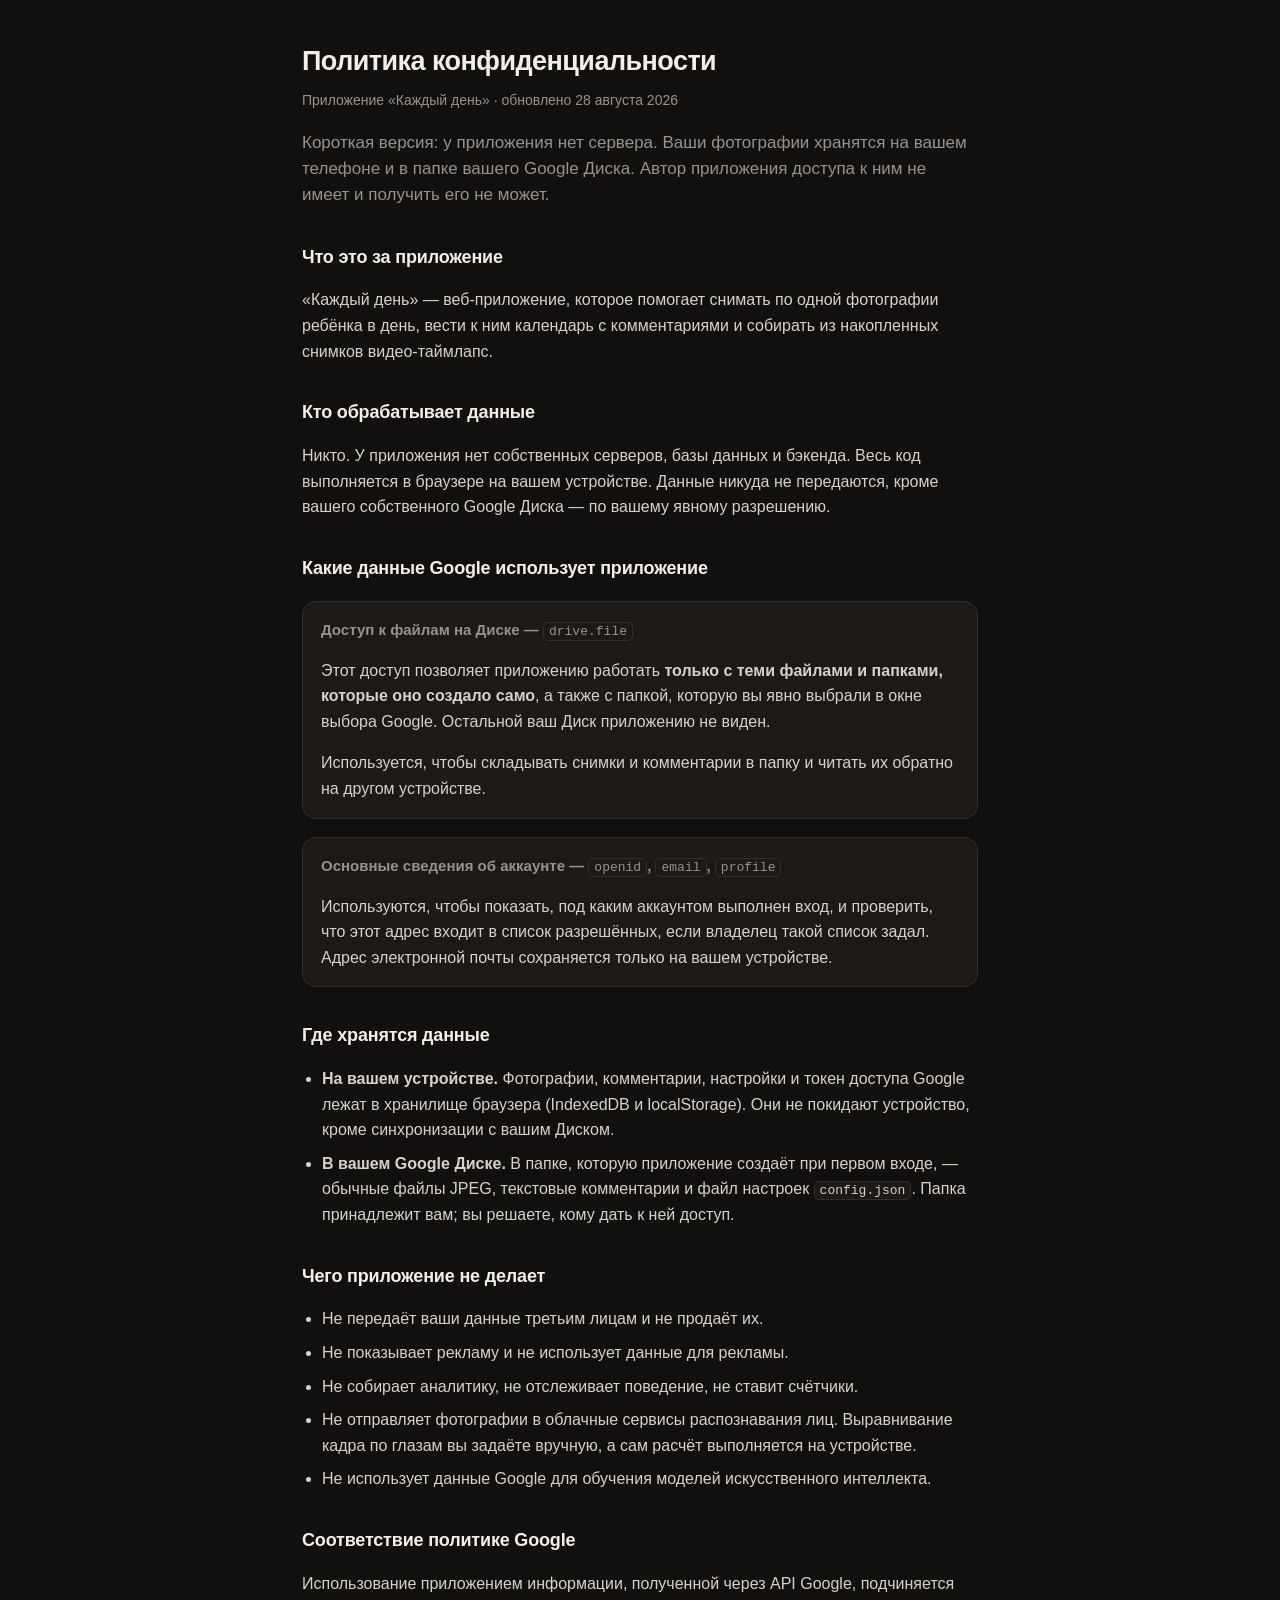
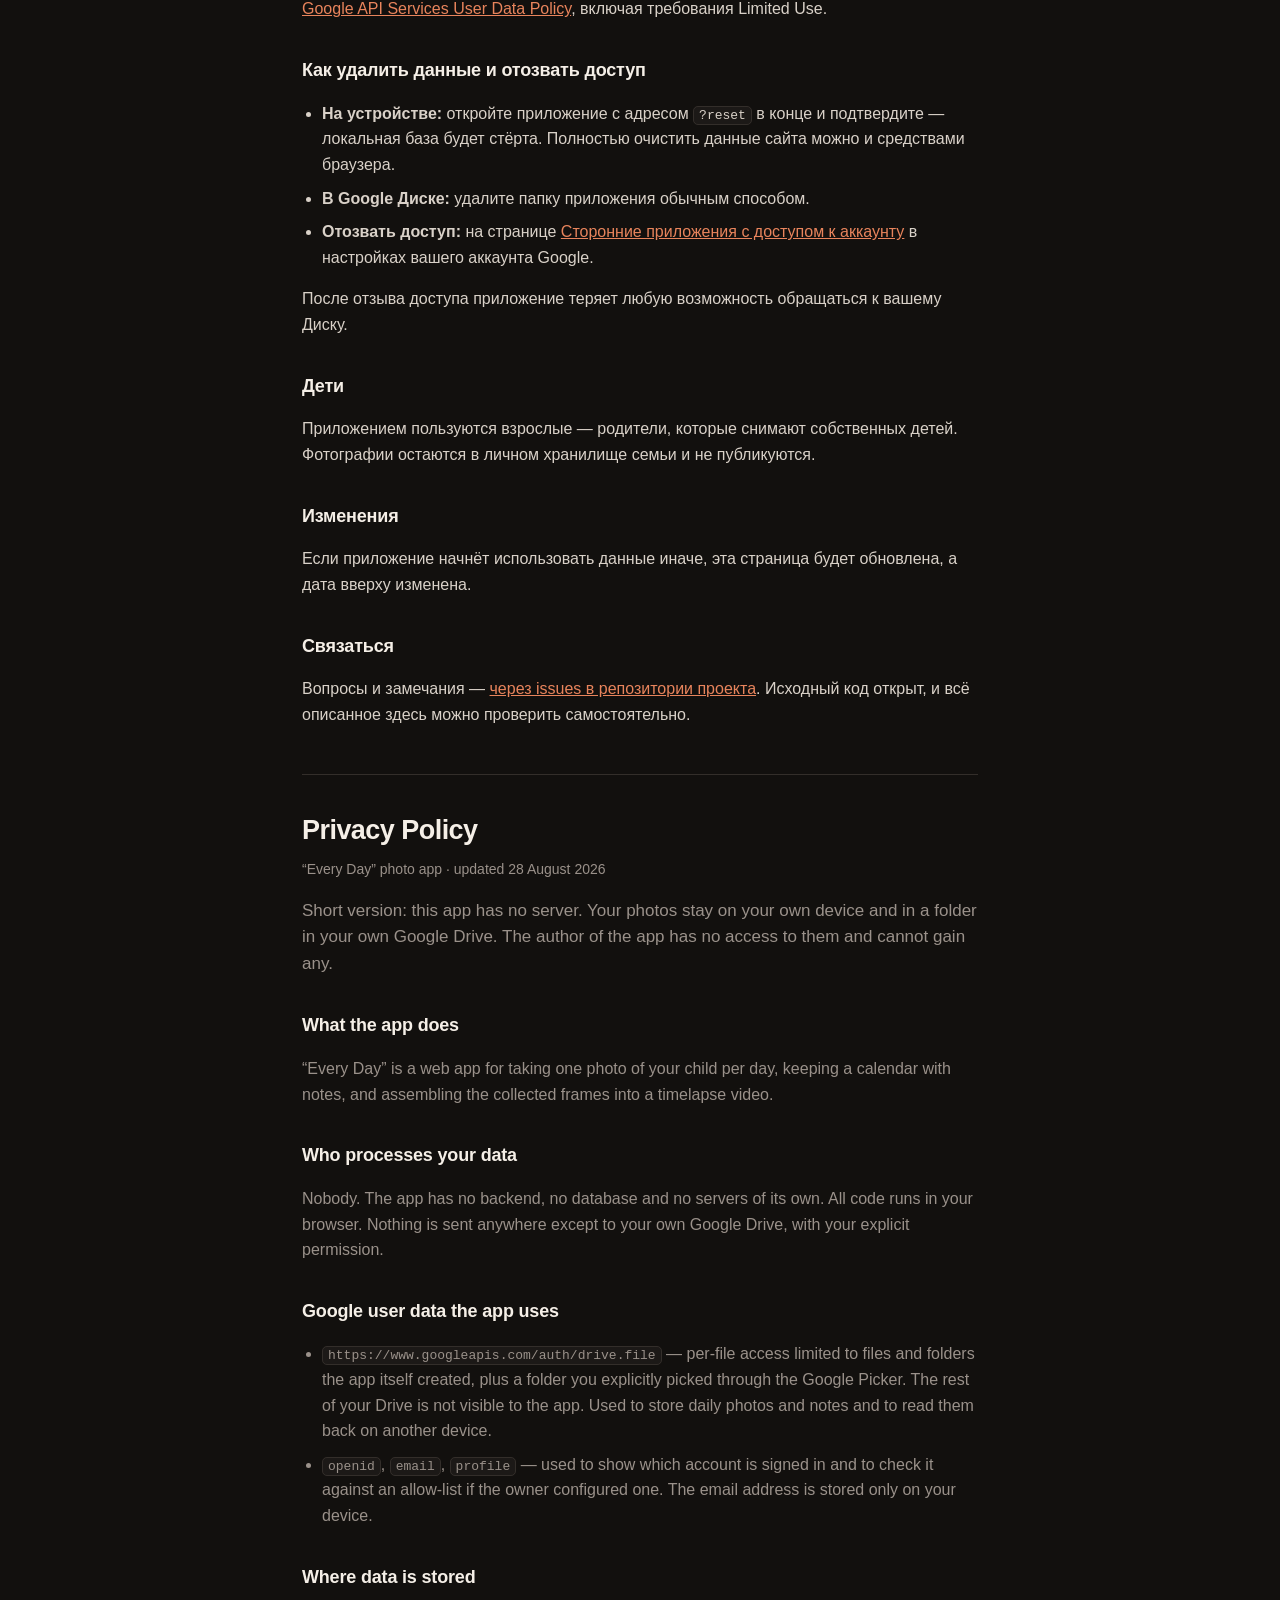
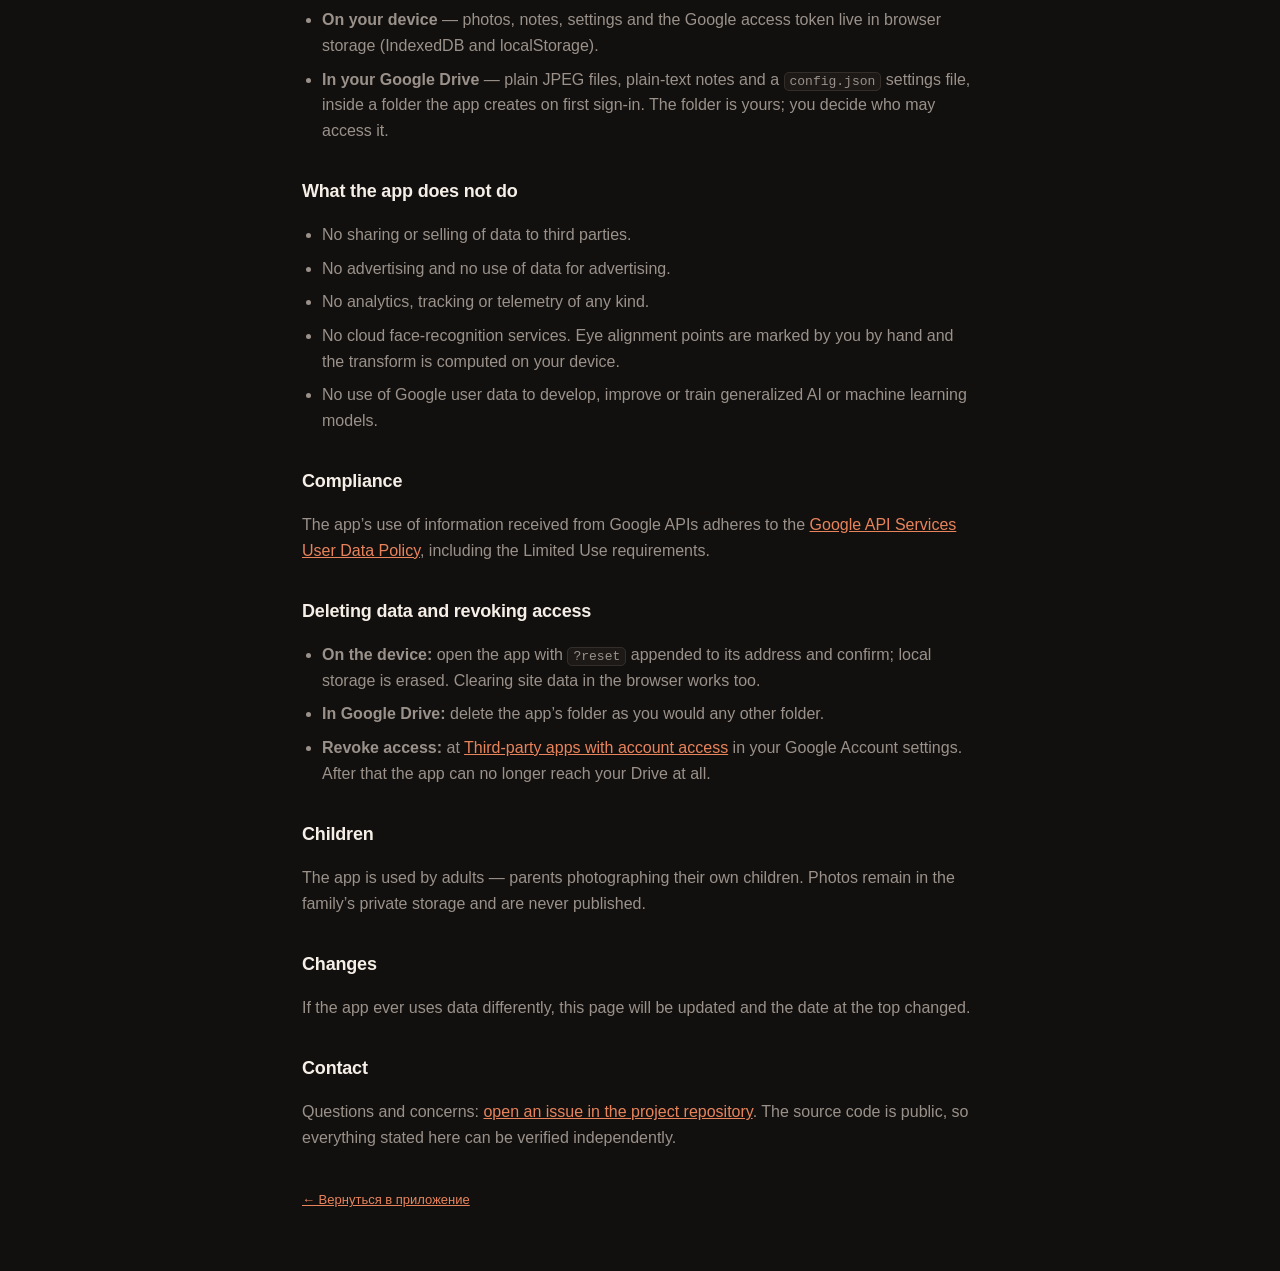
==== privacy.html @ b4aec5b2 "Политика конфиденциальности Google требует её адрес для перевода приложения в production. Написана п" ====
<!doctype html>
<html lang="ru">
<head>
<meta charset="utf-8">
<title>Политика конфиденциальности — Каждый день</title>
<meta name="viewport" content="width=device-width, initial-scale=1, viewport-fit=cover">
<meta name="theme-color" content="#12100E">
<meta name="description" content="Политика конфиденциальности приложения «Каждый день»: какие данные оно использует, где их хранит и как их удалить.">
<link rel="apple-touch-icon" href="icons/apple-touch-icon.png">
<style>
  :root {
    --bg: #12100E; --surface: #1C1917; --line: #332E2A;
    --text: #F5EFE7; --muted: #9A918A; --accent: #E8845C;
  }
  * { box-sizing: border-box; }
  body {
    margin: 0 auto; max-width: 720px;
    padding: 40px 22px calc(60px + env(safe-area-inset-bottom));
    background: var(--bg); color: var(--text);
    font: 16px/1.6 -apple-system, BlinkMacSystemFont, "Segoe UI", Roboto, sans-serif;
  }
  h1 { font-size: 27px; font-weight: 680; letter-spacing: -0.02em; margin: 0 0 6px; }
  h2 { font-size: 18px; font-weight: 620; margin: 34px 0 10px; letter-spacing: -0.01em; }
  h3 { font-size: 15px; font-weight: 600; margin: 22px 0 8px; color: var(--muted); }
  p, li { color: #D9D1C8; }
  .updated { color: var(--muted); font-size: 14px; margin: 0 0 6px; }
  .lede { color: var(--muted); font-size: 17px; line-height: 1.55; margin: 18px 0 0; }
  ul { padding-left: 20px; }
  li { margin-bottom: 8px; }
  a { color: var(--accent); }
  code {
    background: var(--surface); border: 1px solid var(--line); border-radius: 5px;
    padding: 1px 5px; font: 500 13px/1.4 ui-monospace, Menlo, monospace;
  }
  .card {
    background: var(--surface); border: 1px solid var(--line);
    border-radius: 14px; padding: 16px 18px; margin: 18px 0;
  }
  .card p:last-child, .card ul:last-child { margin-bottom: 0; }
  hr { border: 0; border-top: 1px solid var(--line); margin: 46px 0 34px; }
  .en { color: var(--muted); }
  .en h1, .en h2, .en h3, .en li, .en p { color: inherit; }
  .en h1, .en h2, .en h3 { color: var(--text); }
  footer { color: #5C5450; font-size: 13px; margin-top: 40px; }
</style>
</head>
<body>

<h1>Политика конфиденциальности</h1>
<p class="updated">Приложение «Каждый день» · обновлено 28 августа 2026</p>

<p class="lede">Короткая версия: у приложения нет сервера. Ваши фотографии
хранятся на вашем телефоне и в папке вашего Google Диска. Автор приложения
доступа к ним не имеет и получить его не может.</p>

<h2>Что это за приложение</h2>
<p>«Каждый день» — веб-приложение, которое помогает снимать по одной фотографии
ребёнка в день, вести к ним календарь с комментариями и собирать из накопленных
снимков видео-таймлапс.</p>

<h2>Кто обрабатывает данные</h2>
<p>Никто. У приложения нет собственных серверов, базы данных и бэкенда. Весь код
выполняется в браузере на вашем устройстве. Данные никуда не передаются, кроме
вашего собственного Google Диска — по вашему явному разрешению.</p>

<h2>Какие данные Google использует приложение</h2>

<div class="card">
  <h3 style="margin-top:0">Доступ к файлам на Диске — <code>drive.file</code></h3>
  <p>Этот доступ позволяет приложению работать <strong>только с теми файлами и
  папками, которые оно создало само</strong>, а также с папкой, которую вы явно
  выбрали в окне выбора Google. Остальной ваш Диск приложению не виден.</p>
  <p>Используется, чтобы складывать снимки и комментарии в папку и читать их
  обратно на другом устройстве.</p>
</div>

<div class="card">
  <h3 style="margin-top:0">Основные сведения об аккаунте — <code>openid</code>, <code>email</code>, <code>profile</code></h3>
  <p>Используются, чтобы показать, под каким аккаунтом выполнен вход, и
  проверить, что этот адрес входит в список разрешённых, если владелец такой
  список задал. Адрес электронной почты сохраняется только на вашем устройстве.</p>
</div>

<h2>Где хранятся данные</h2>
<ul>
  <li><strong>На вашем устройстве.</strong> Фотографии, комментарии, настройки
    и токен доступа Google лежат в хранилище браузера (IndexedDB и
    localStorage). Они не покидают устройство, кроме синхронизации с вашим
    Диском.</li>
  <li><strong>В вашем Google Диске.</strong> В папке, которую приложение создаёт
    при первом входе, — обычные файлы JPEG, текстовые комментарии и файл
    настроек <code>config.json</code>. Папка принадлежит вам; вы решаете, кому
    дать к ней доступ.</li>
</ul>

<h2>Чего приложение не делает</h2>
<ul>
  <li>Не передаёт ваши данные третьим лицам и не продаёт их.</li>
  <li>Не показывает рекламу и не использует данные для рекламы.</li>
  <li>Не собирает аналитику, не отслеживает поведение, не ставит счётчики.</li>
  <li>Не отправляет фотографии в облачные сервисы распознавания лиц.
    Выравнивание кадра по глазам вы задаёте вручную, а сам расчёт выполняется
    на устройстве.</li>
  <li>Не использует данные Google для обучения моделей искусственного
    интеллекта.</li>
</ul>

<h2>Соответствие политике Google</h2>
<p>Использование приложением информации, полученной через API Google,
подчиняется
<a href="https://developers.google.com/terms/api-services-user-data-policy" target="_blank" rel="noopener">Google
API Services User Data Policy</a>, включая требования Limited Use.</p>

<h2>Как удалить данные и отозвать доступ</h2>
<ul>
  <li><strong>На устройстве:</strong> откройте приложение с адресом
    <code>?reset</code> в конце и подтвердите — локальная база будет стёрта.
    Полностью очистить данные сайта можно и средствами браузера.</li>
  <li><strong>В Google Диске:</strong> удалите папку приложения обычным способом.</li>
  <li><strong>Отозвать доступ:</strong> на странице
    <a href="https://myaccount.google.com/permissions" target="_blank" rel="noopener">Сторонние
    приложения с доступом к аккаунту</a> в настройках вашего аккаунта Google.</li>
</ul>
<p>После отзыва доступа приложение теряет любую возможность обращаться к вашему
Диску.</p>

<h2>Дети</h2>
<p>Приложением пользуются взрослые — родители, которые снимают собственных
детей. Фотографии остаются в личном хранилище семьи и не публикуются.</p>

<h2>Изменения</h2>
<p>Если приложение начнёт использовать данные иначе, эта страница будет
обновлена, а дата вверху изменена.</p>

<h2>Связаться</h2>
<p>Вопросы и замечания —
<a href="https://github.com/ger98man/timelapse-baby/issues" target="_blank" rel="noopener">через
issues в репозитории проекта</a>. Исходный код открыт, и всё описанное здесь
можно проверить самостоятельно.</p>

<hr>

<div class="en" lang="en">
<h1>Privacy Policy</h1>
<p class="updated">“Every Day” photo app · updated 28 August 2026</p>

<p class="lede">Short version: this app has no server. Your photos stay on your
own device and in a folder in your own Google Drive. The author of the app has
no access to them and cannot gain any.</p>

<h2>What the app does</h2>
<p>“Every Day” is a web app for taking one photo of your child per day, keeping
a calendar with notes, and assembling the collected frames into a timelapse
video.</p>

<h2>Who processes your data</h2>
<p>Nobody. The app has no backend, no database and no servers of its own. All
code runs in your browser. Nothing is sent anywhere except to your own Google
Drive, with your explicit permission.</p>

<h2>Google user data the app uses</h2>
<ul>
  <li><code>https://www.googleapis.com/auth/drive.file</code> — per-file access
    limited to files and folders the app itself created, plus a folder you
    explicitly picked through the Google Picker. The rest of your Drive is not
    visible to the app. Used to store daily photos and notes and to read them
    back on another device.</li>
  <li><code>openid</code>, <code>email</code>, <code>profile</code> — used to
    show which account is signed in and to check it against an allow-list if the
    owner configured one. The email address is stored only on your device.</li>
</ul>

<h2>Where data is stored</h2>
<ul>
  <li><strong>On your device</strong> — photos, notes, settings and the Google
    access token live in browser storage (IndexedDB and localStorage).</li>
  <li><strong>In your Google Drive</strong> — plain JPEG files, plain-text notes
    and a <code>config.json</code> settings file, inside a folder the app
    creates on first sign-in. The folder is yours; you decide who may access
    it.</li>
</ul>

<h2>What the app does not do</h2>
<ul>
  <li>No sharing or selling of data to third parties.</li>
  <li>No advertising and no use of data for advertising.</li>
  <li>No analytics, tracking or telemetry of any kind.</li>
  <li>No cloud face-recognition services. Eye alignment points are marked by you
    by hand and the transform is computed on your device.</li>
  <li>No use of Google user data to develop, improve or train generalized
    AI or machine learning models.</li>
</ul>

<h2>Compliance</h2>
<p>The app’s use of information received from Google APIs adheres to the
<a href="https://developers.google.com/terms/api-services-user-data-policy" target="_blank" rel="noopener">Google
API Services User Data Policy</a>, including the Limited Use requirements.</p>

<h2>Deleting data and revoking access</h2>
<ul>
  <li><strong>On the device:</strong> open the app with <code>?reset</code>
    appended to its address and confirm; local storage is erased. Clearing site
    data in the browser works too.</li>
  <li><strong>In Google Drive:</strong> delete the app’s folder as you would any
    other folder.</li>
  <li><strong>Revoke access:</strong> at
    <a href="https://myaccount.google.com/permissions" target="_blank" rel="noopener">Third-party
    apps with account access</a> in your Google Account settings. After that the
    app can no longer reach your Drive at all.</li>
</ul>

<h2>Children</h2>
<p>The app is used by adults — parents photographing their own children. Photos
remain in the family’s private storage and are never published.</p>

<h2>Changes</h2>
<p>If the app ever uses data differently, this page will be updated and the date
at the top changed.</p>

<h2>Contact</h2>
<p>Questions and concerns:
<a href="https://github.com/ger98man/timelapse-baby/issues" target="_blank" rel="noopener">open
an issue in the project repository</a>. The source code is public, so everything
stated here can be verified independently.</p>
</div>

<footer>
  <a href="./">← Вернуться в приложение</a>
</footer>

</body>
</html>
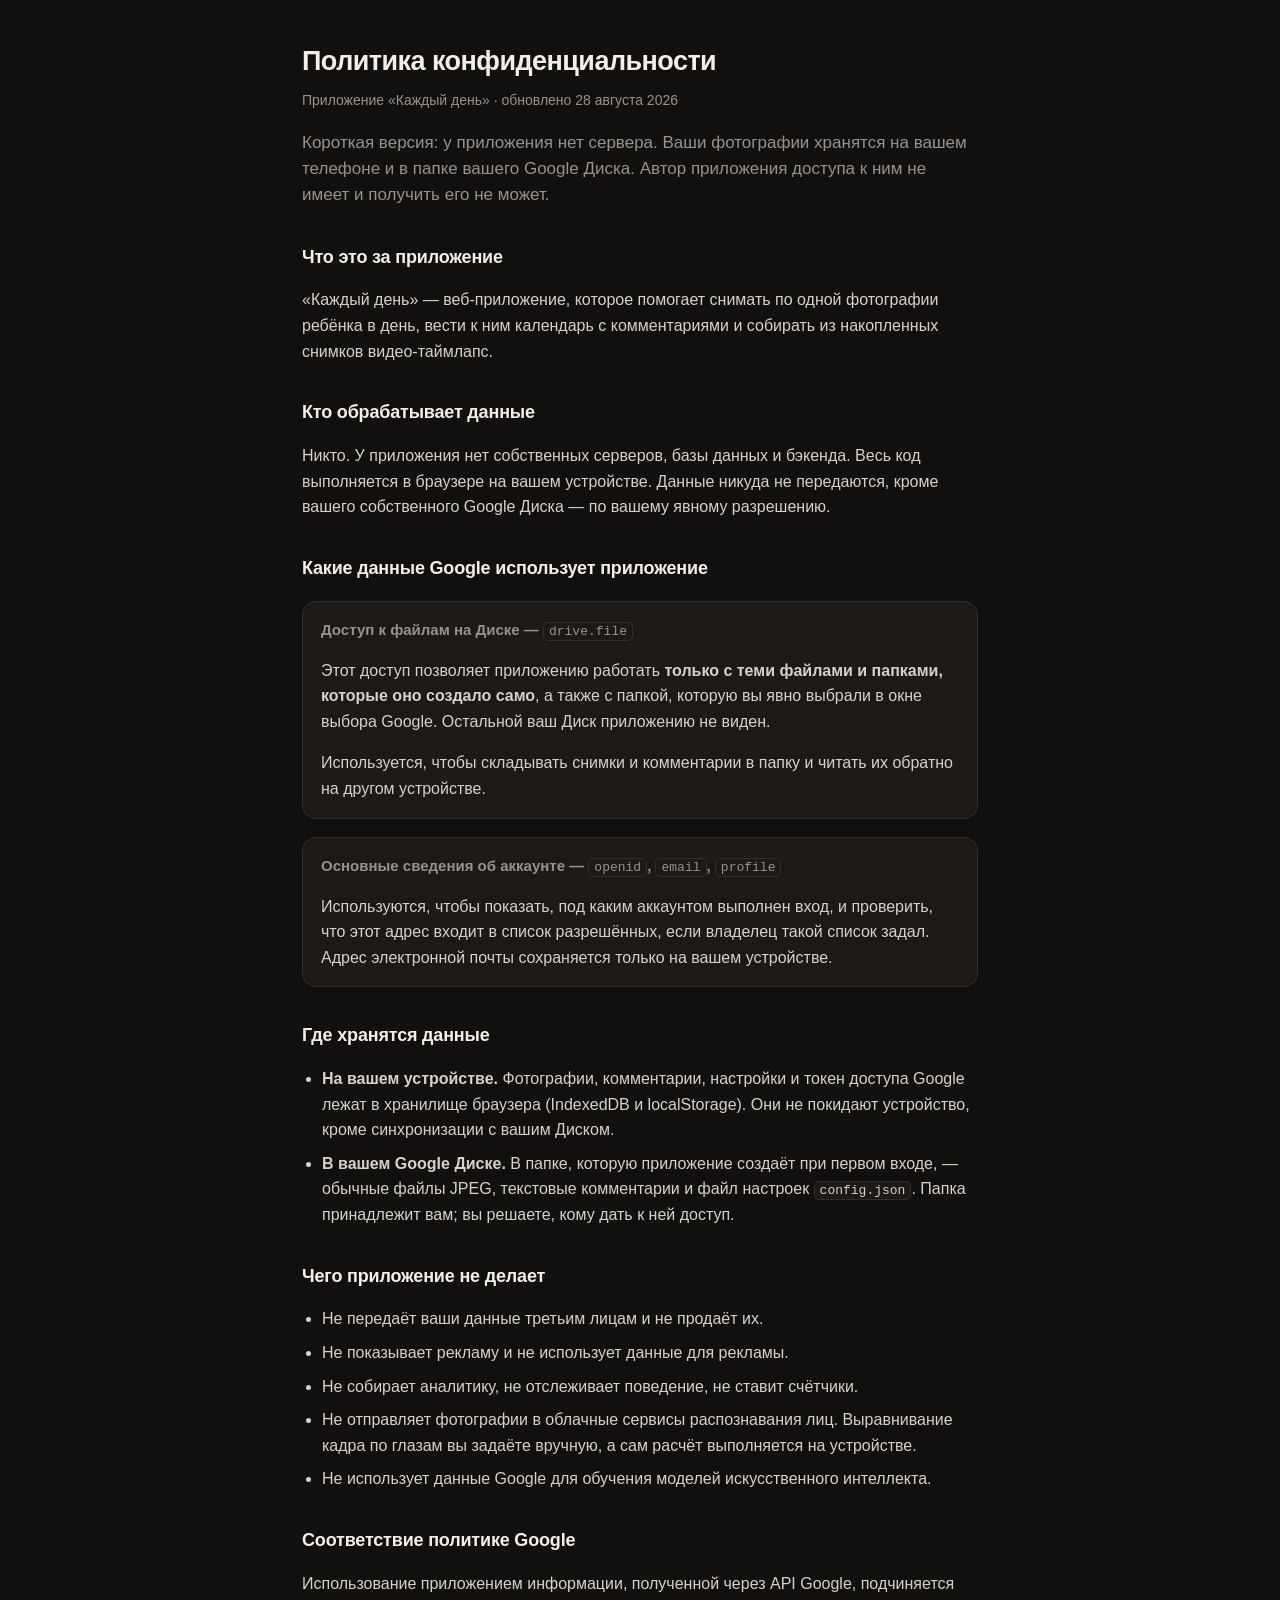
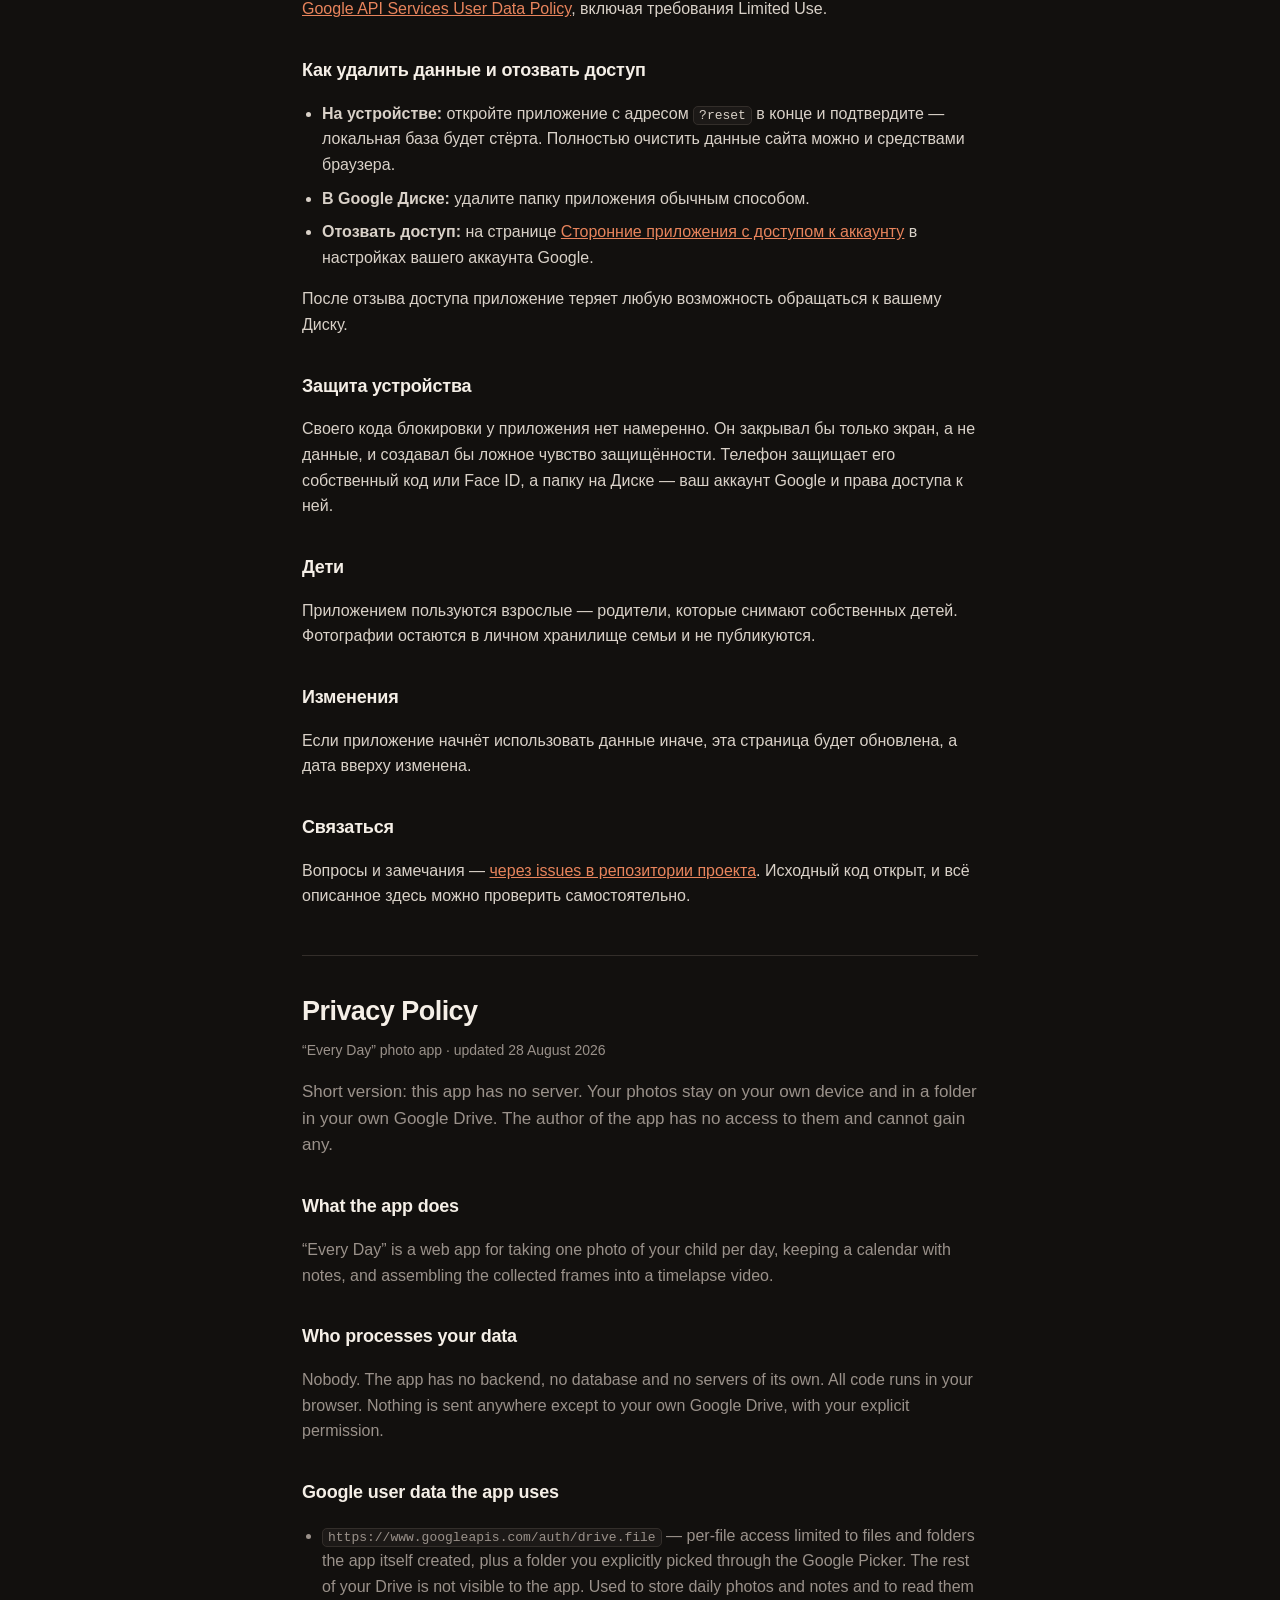
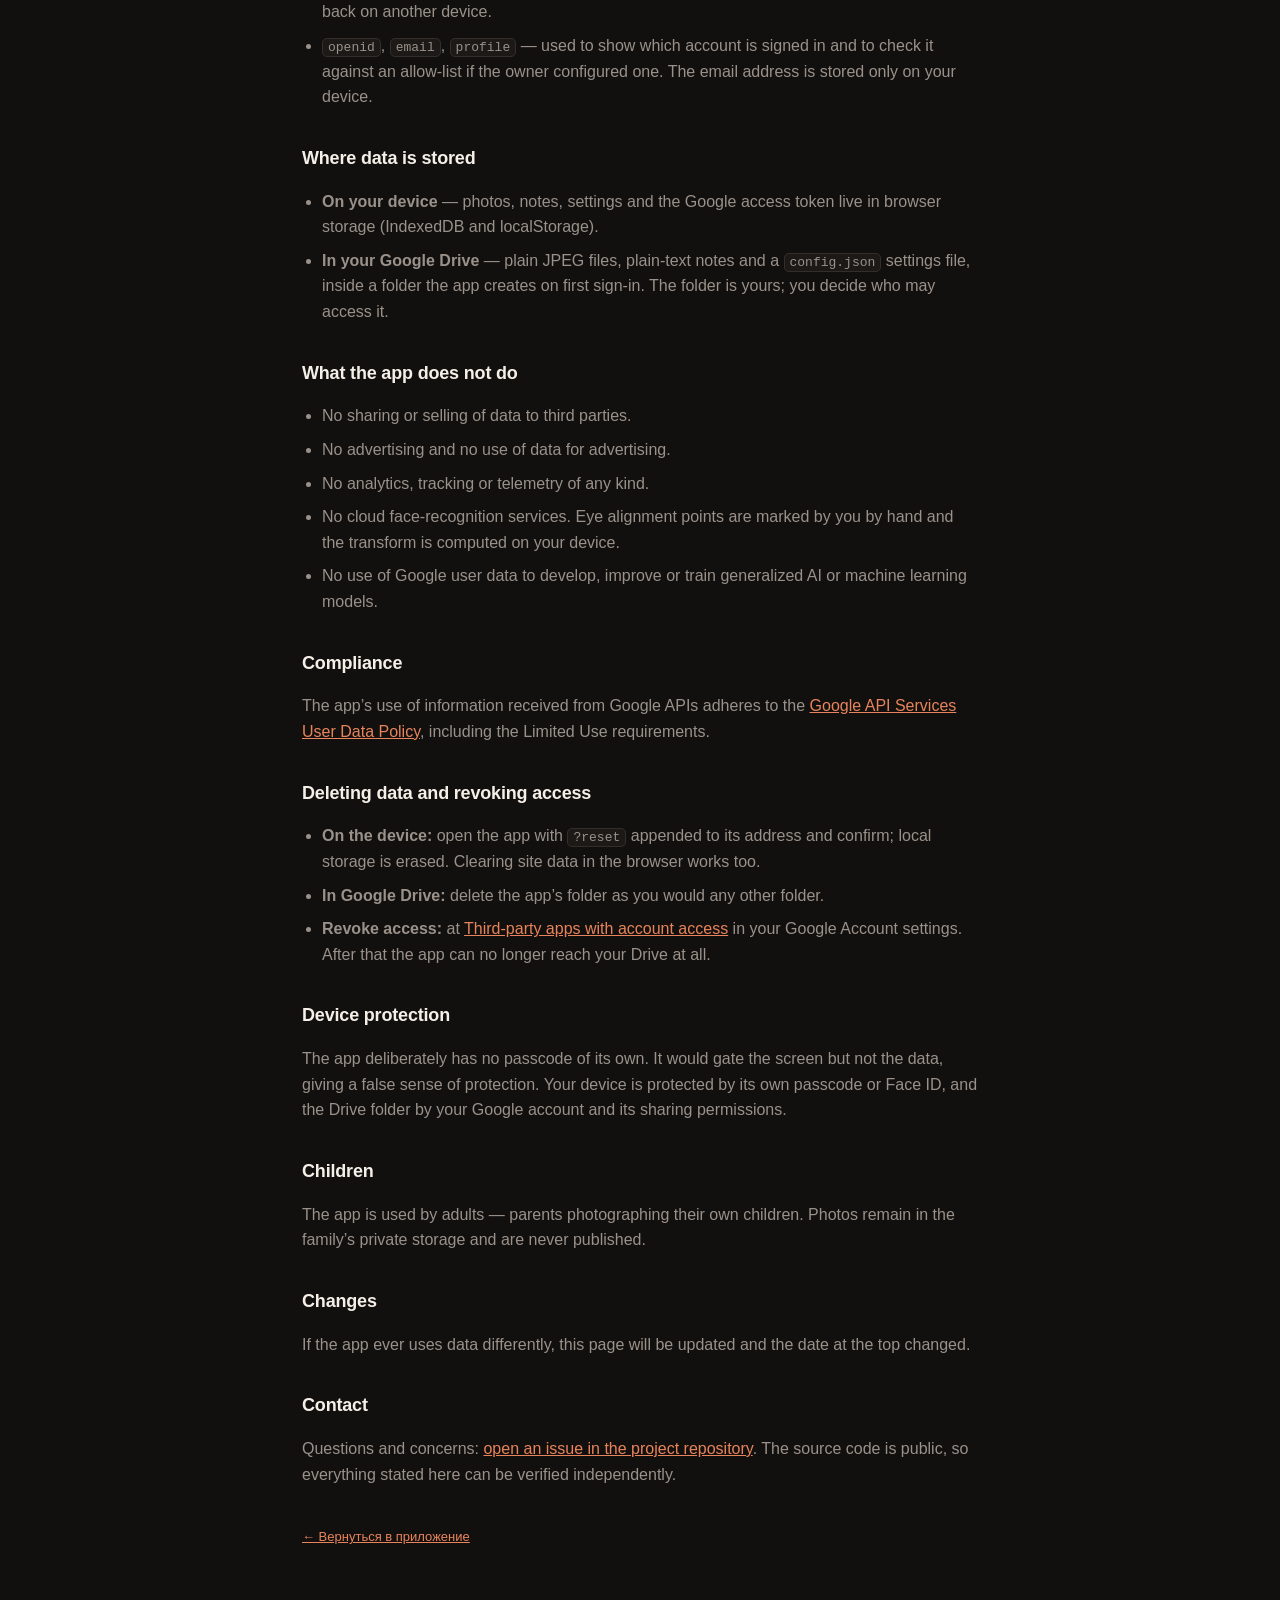
==== commit 23b89c84: "Убран код блокировки Он охранял экран, а не данные: локальная копия лежит в IndexedDB открытой, и до" ====
--- a/privacy.html
+++ b/privacy.html
@@ -124,6 +124,12 @@
 <p>После отзыва доступа приложение теряет любую возможность обращаться к вашему
 Диску.</p>
 
+<h2>Защита устройства</h2>
+<p>Своего кода блокировки у приложения нет намеренно. Он закрывал бы только
+экран, а не данные, и создавал бы ложное чувство защищённости. Телефон
+защищает его собственный код или Face ID, а папку на Диске — ваш аккаунт
+Google и права доступа к ней.</p>
+
 <h2>Дети</h2>
 <p>Приложением пользуются взрослые — родители, которые снимают собственных
 детей. Фотографии остаются в личном хранилище семьи и не публикуются.</p>
@@ -209,6 +215,12 @@
     app can no longer reach your Drive at all.</li>
 </ul>
 
+<h2>Device protection</h2>
+<p>The app deliberately has no passcode of its own. It would gate the screen but
+not the data, giving a false sense of protection. Your device is protected by its
+own passcode or Face ID, and the Drive folder by your Google account and its
+sharing permissions.</p>
+
 <h2>Children</h2>
 <p>The app is used by adults — parents photographing their own children. Photos
 remain in the family’s private storage and are never published.</p>
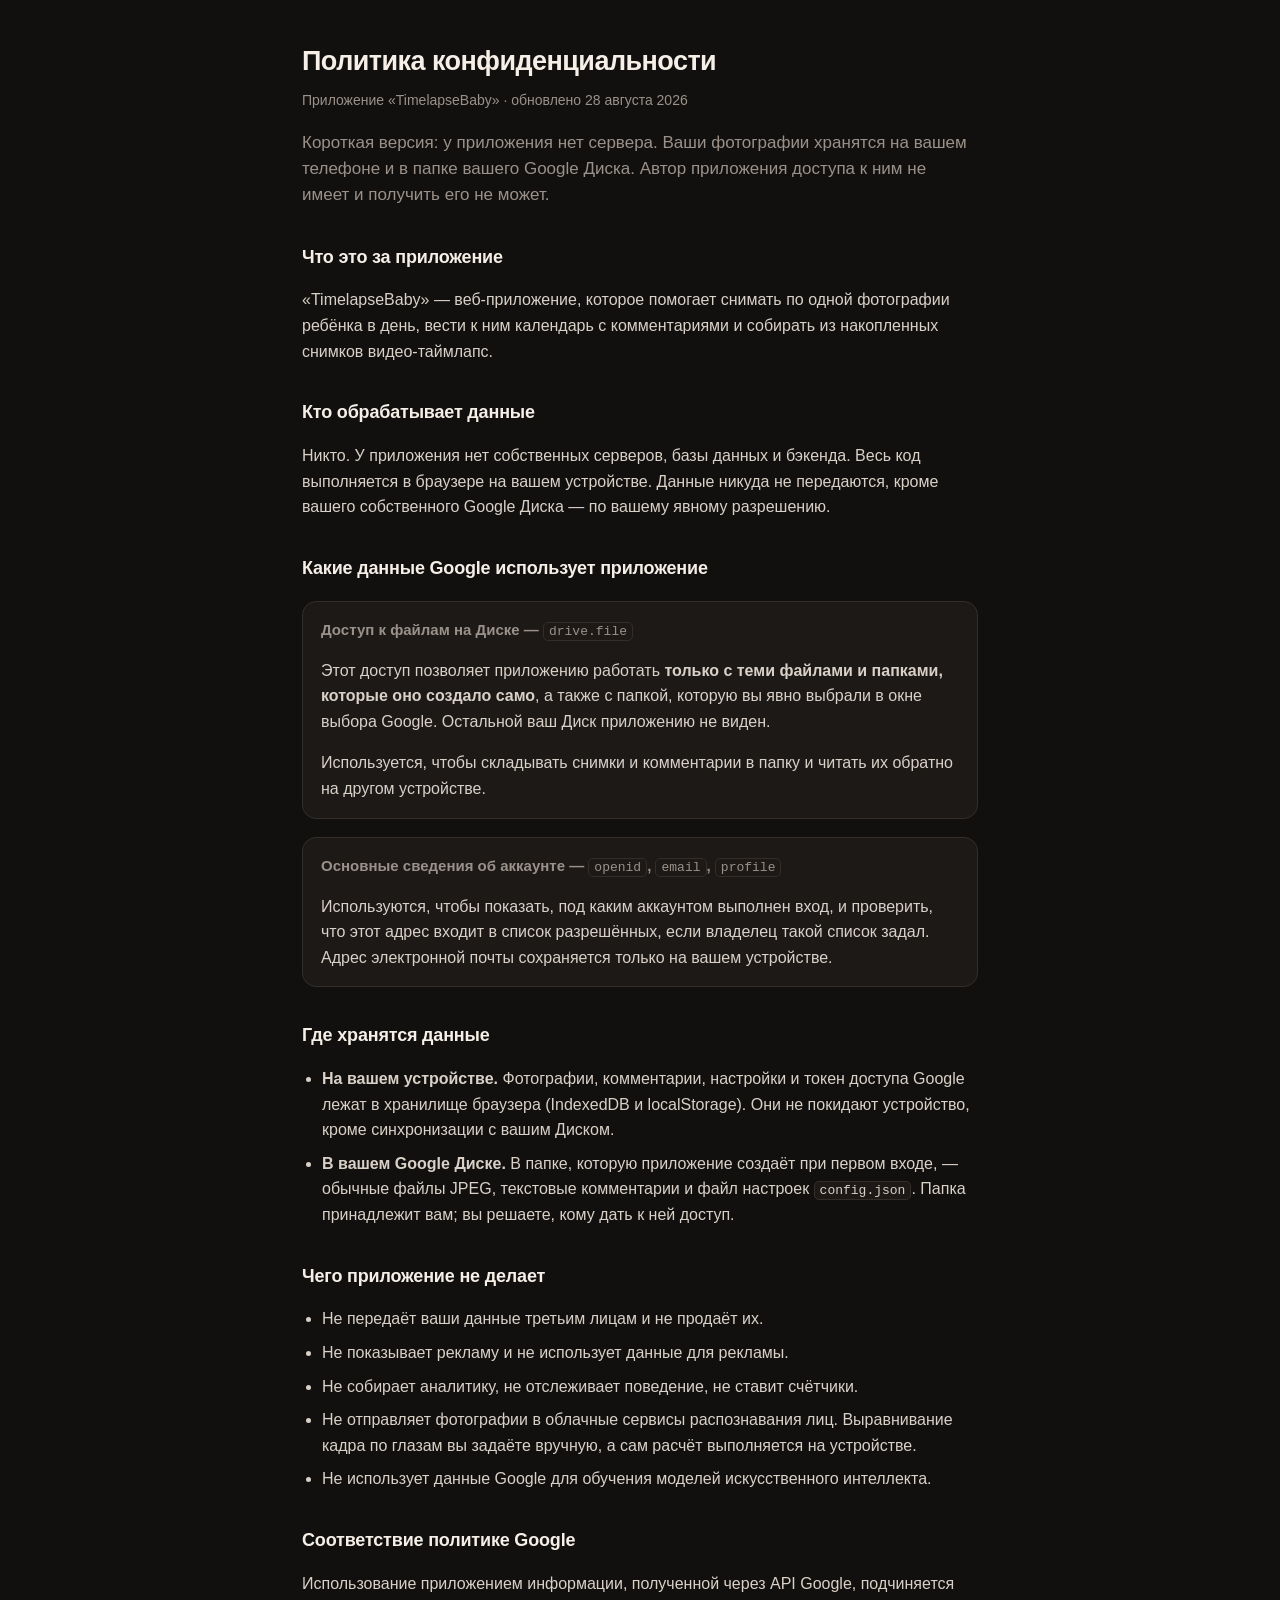
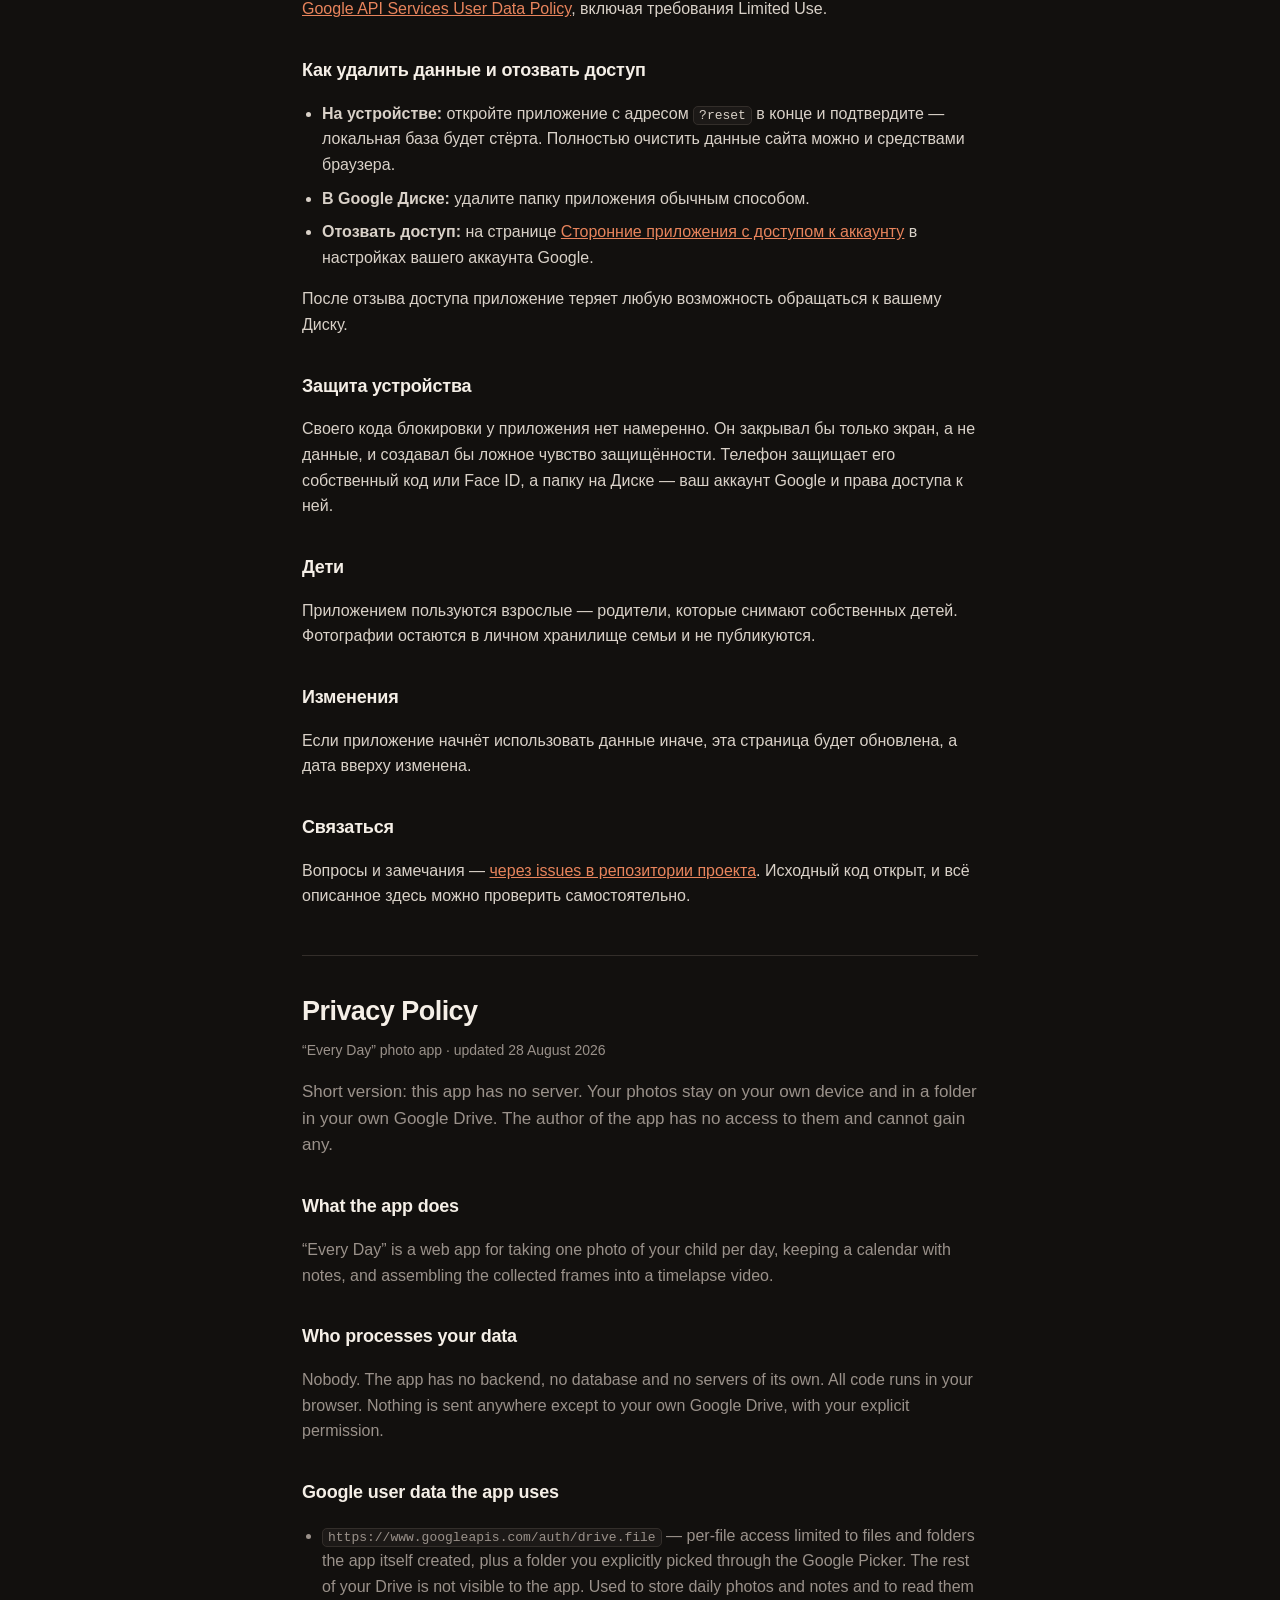
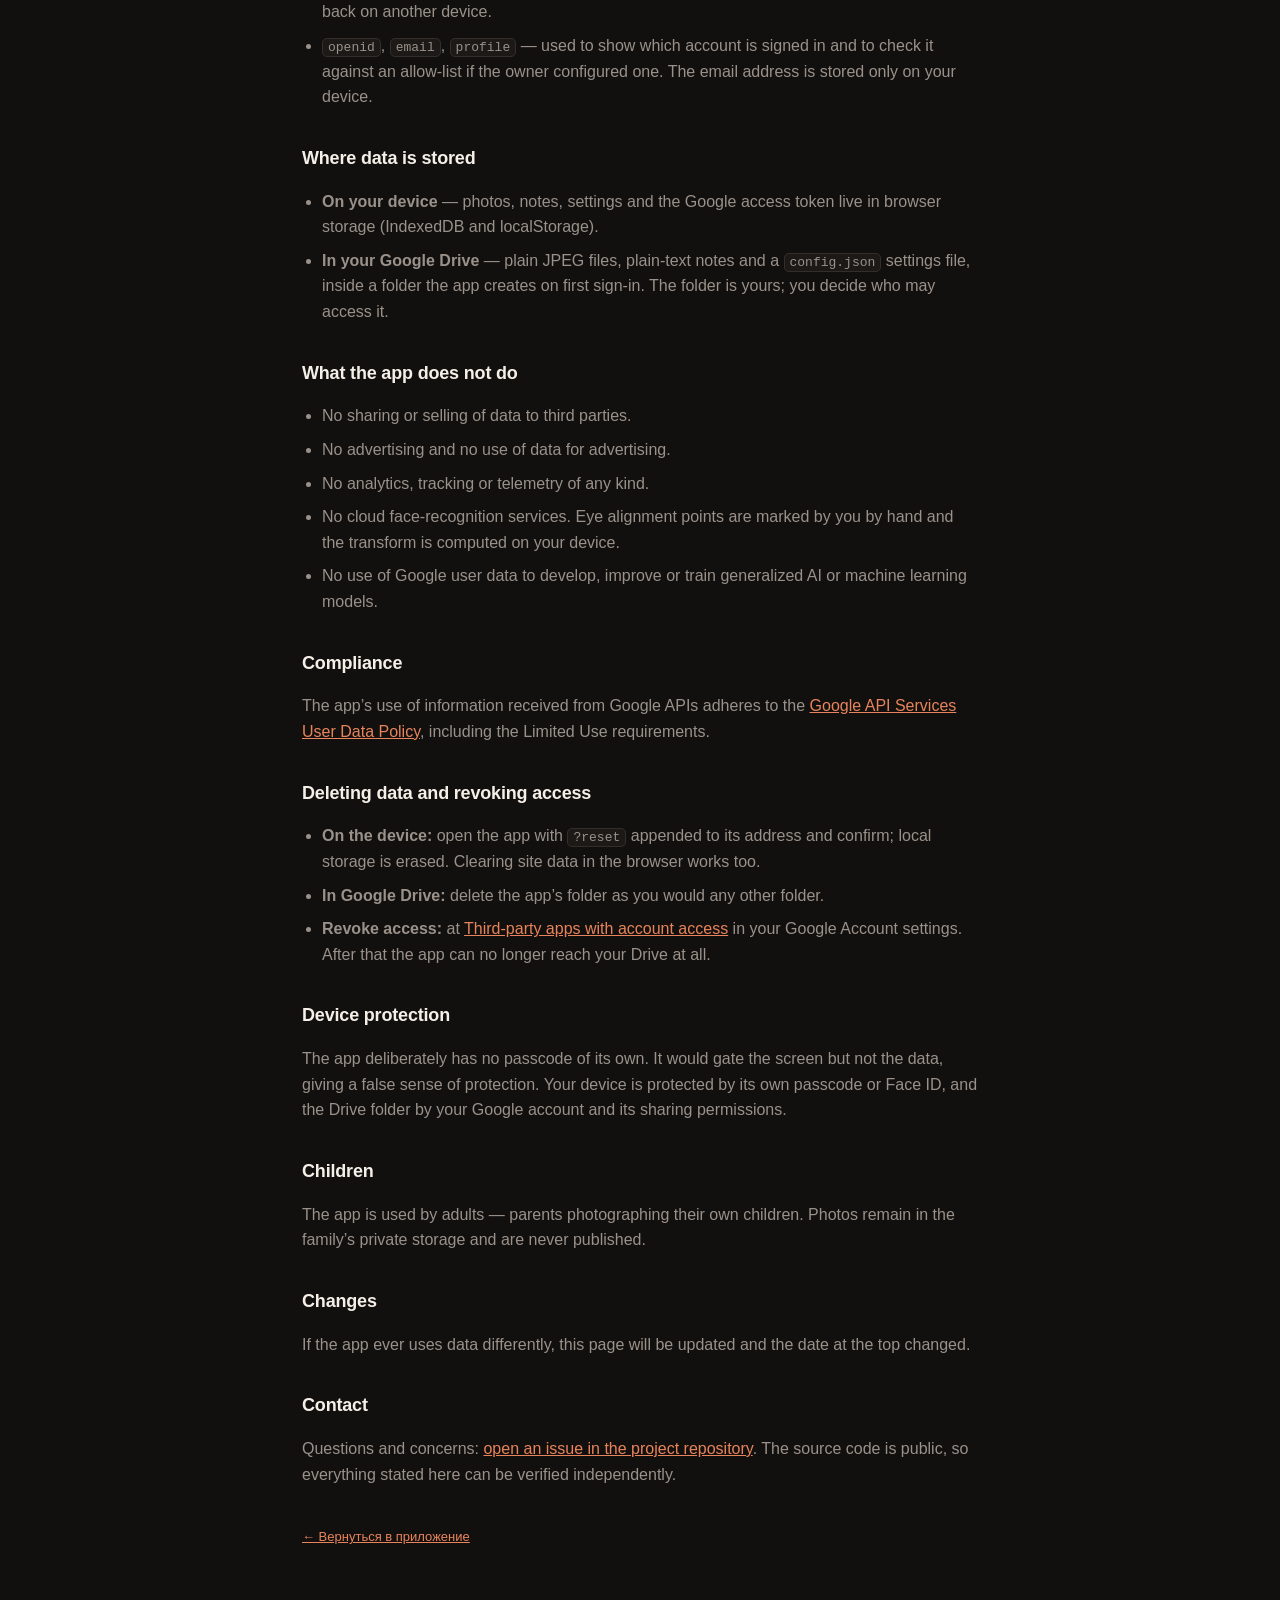
==== commit 675d3bb5: "Приложение теперь называется TimelapseBaby Имя поменялось везде, где его видно: заголовок, иконка на" ====
--- a/privacy.html
+++ b/privacy.html
@@ -2,10 +2,10 @@
 <html lang="ru">
 <head>
 <meta charset="utf-8">
-<title>Политика конфиденциальности — Каждый день</title>
+<title>Политика конфиденциальности — TimelapseBaby</title>
 <meta name="viewport" content="width=device-width, initial-scale=1, viewport-fit=cover">
 <meta name="theme-color" content="#12100E">
-<meta name="description" content="Политика конфиденциальности приложения «Каждый день»: какие данные оно использует, где их хранит и как их удалить.">
+<meta name="description" content="Политика конфиденциальности приложения «TimelapseBaby»: какие данные оно использует, где их хранит и как их удалить.">
 <link rel="apple-touch-icon" href="icons/apple-touch-icon.png">
 <style>
   :root {
@@ -47,14 +47,14 @@
 <body>
 
 <h1>Политика конфиденциальности</h1>
-<p class="updated">Приложение «Каждый день» · обновлено 28 августа 2026</p>
+<p class="updated">Приложение «TimelapseBaby» · обновлено 28 августа 2026</p>
 
 <p class="lede">Короткая версия: у приложения нет сервера. Ваши фотографии
 хранятся на вашем телефоне и в папке вашего Google Диска. Автор приложения
 доступа к ним не имеет и получить его не может.</p>
 
 <h2>Что это за приложение</h2>
-<p>«Каждый день» — веб-приложение, которое помогает снимать по одной фотографии
+<p>«TimelapseBaby» — веб-приложение, которое помогает снимать по одной фотографии
 ребёнка в день, вести к ним календарь с комментариями и собирать из накопленных
 снимков видео-таймлапс.</p>
 
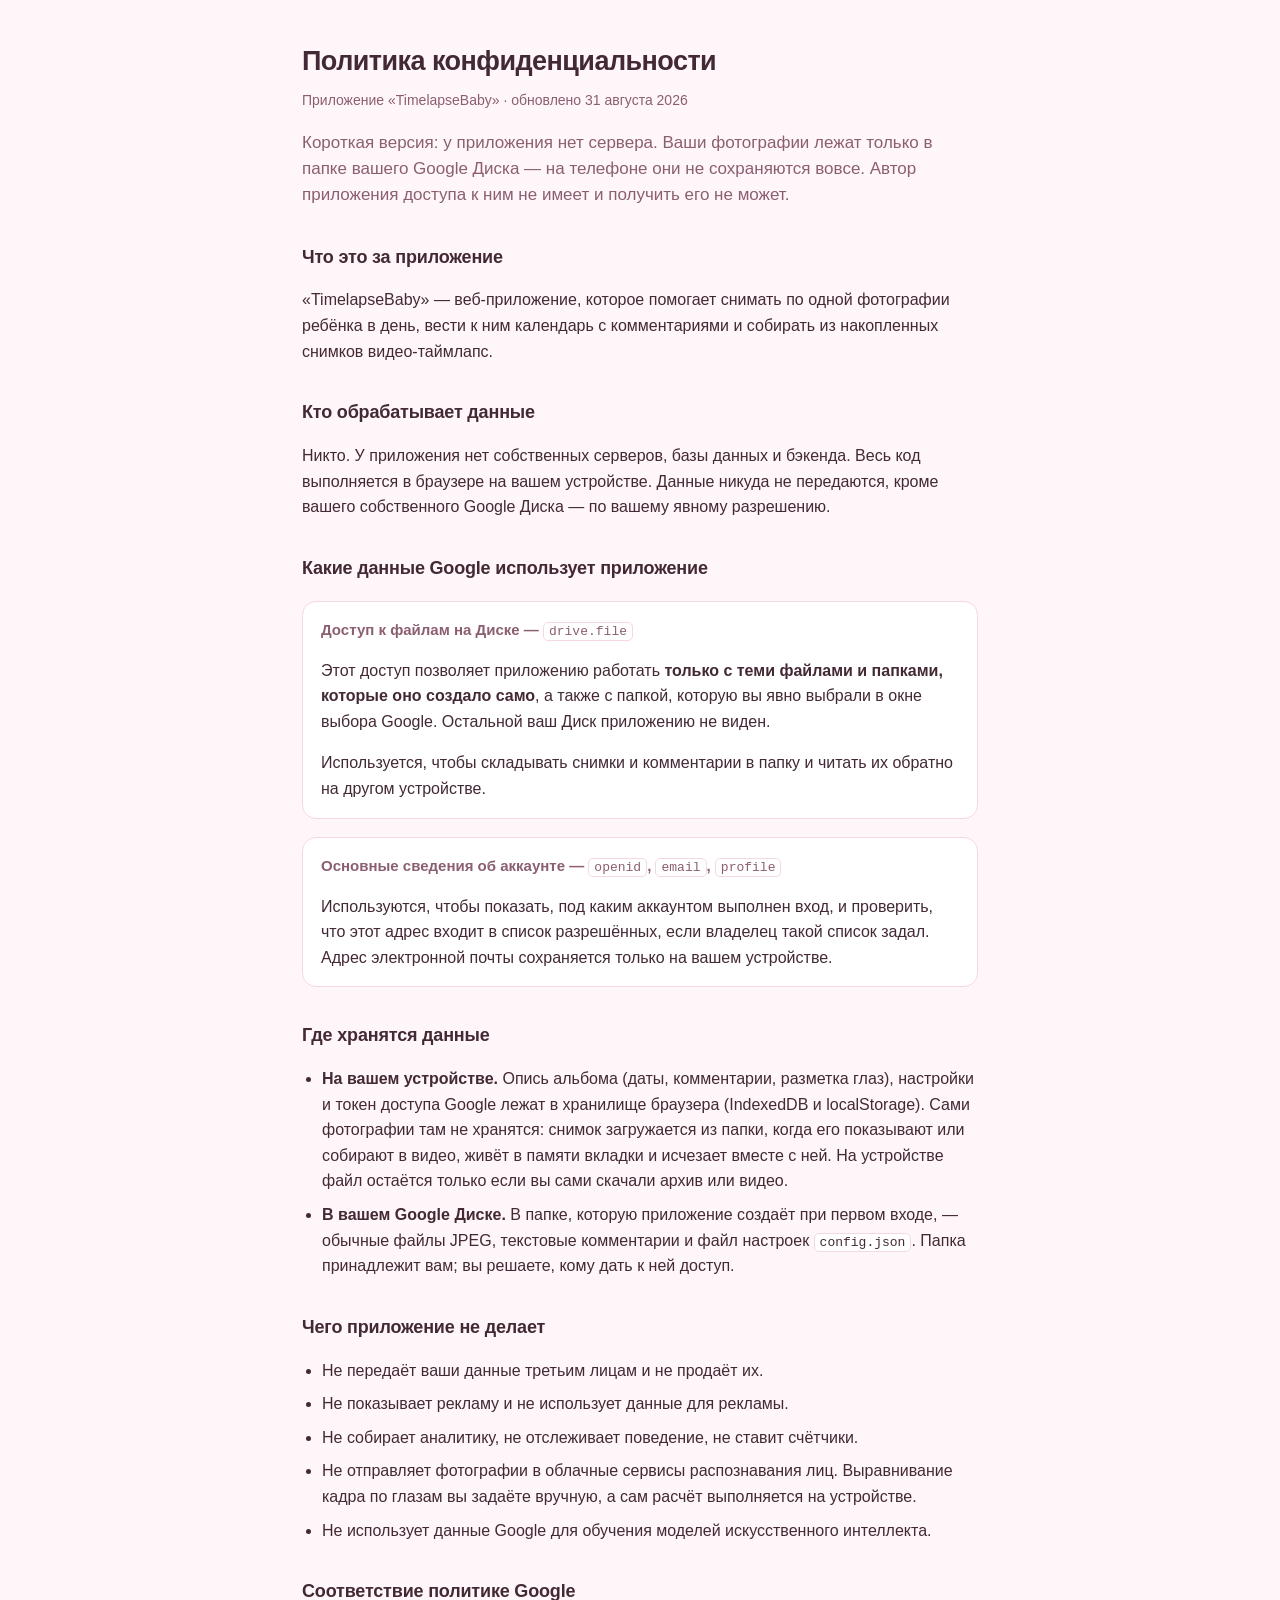
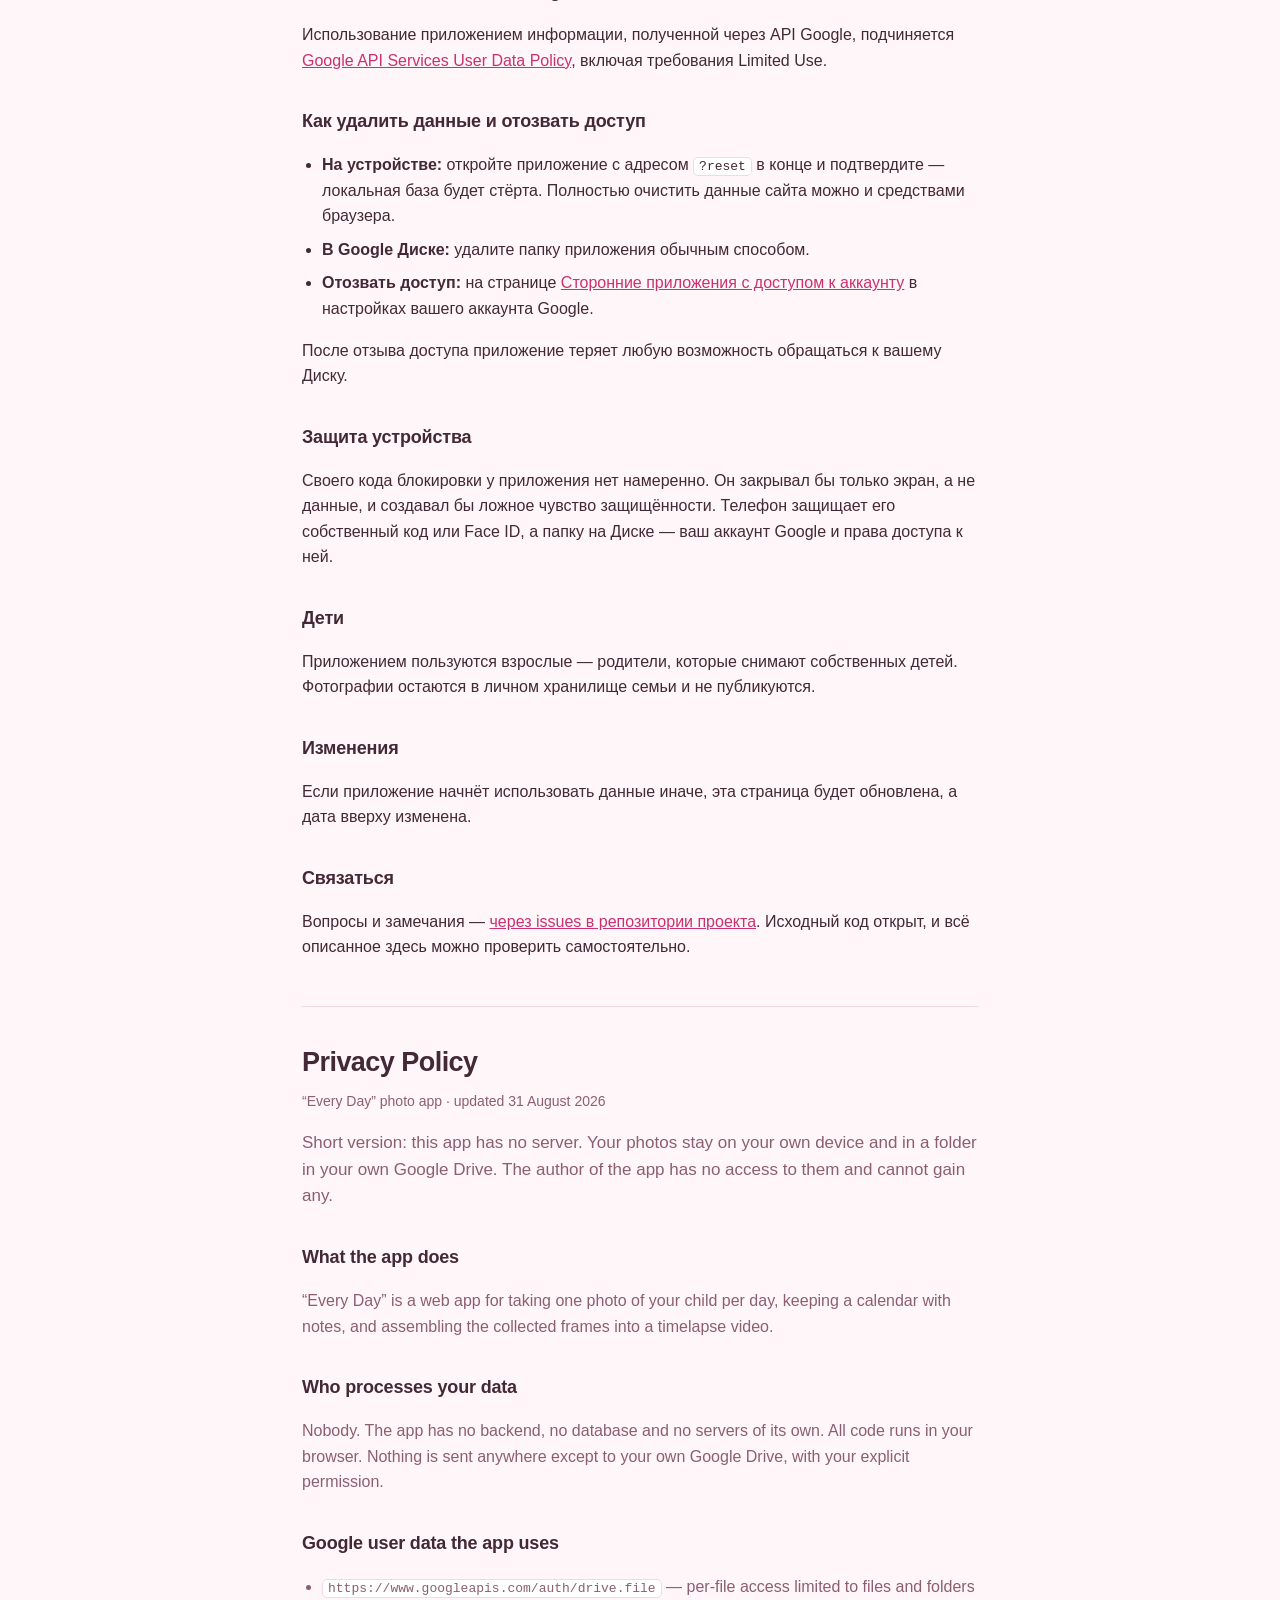
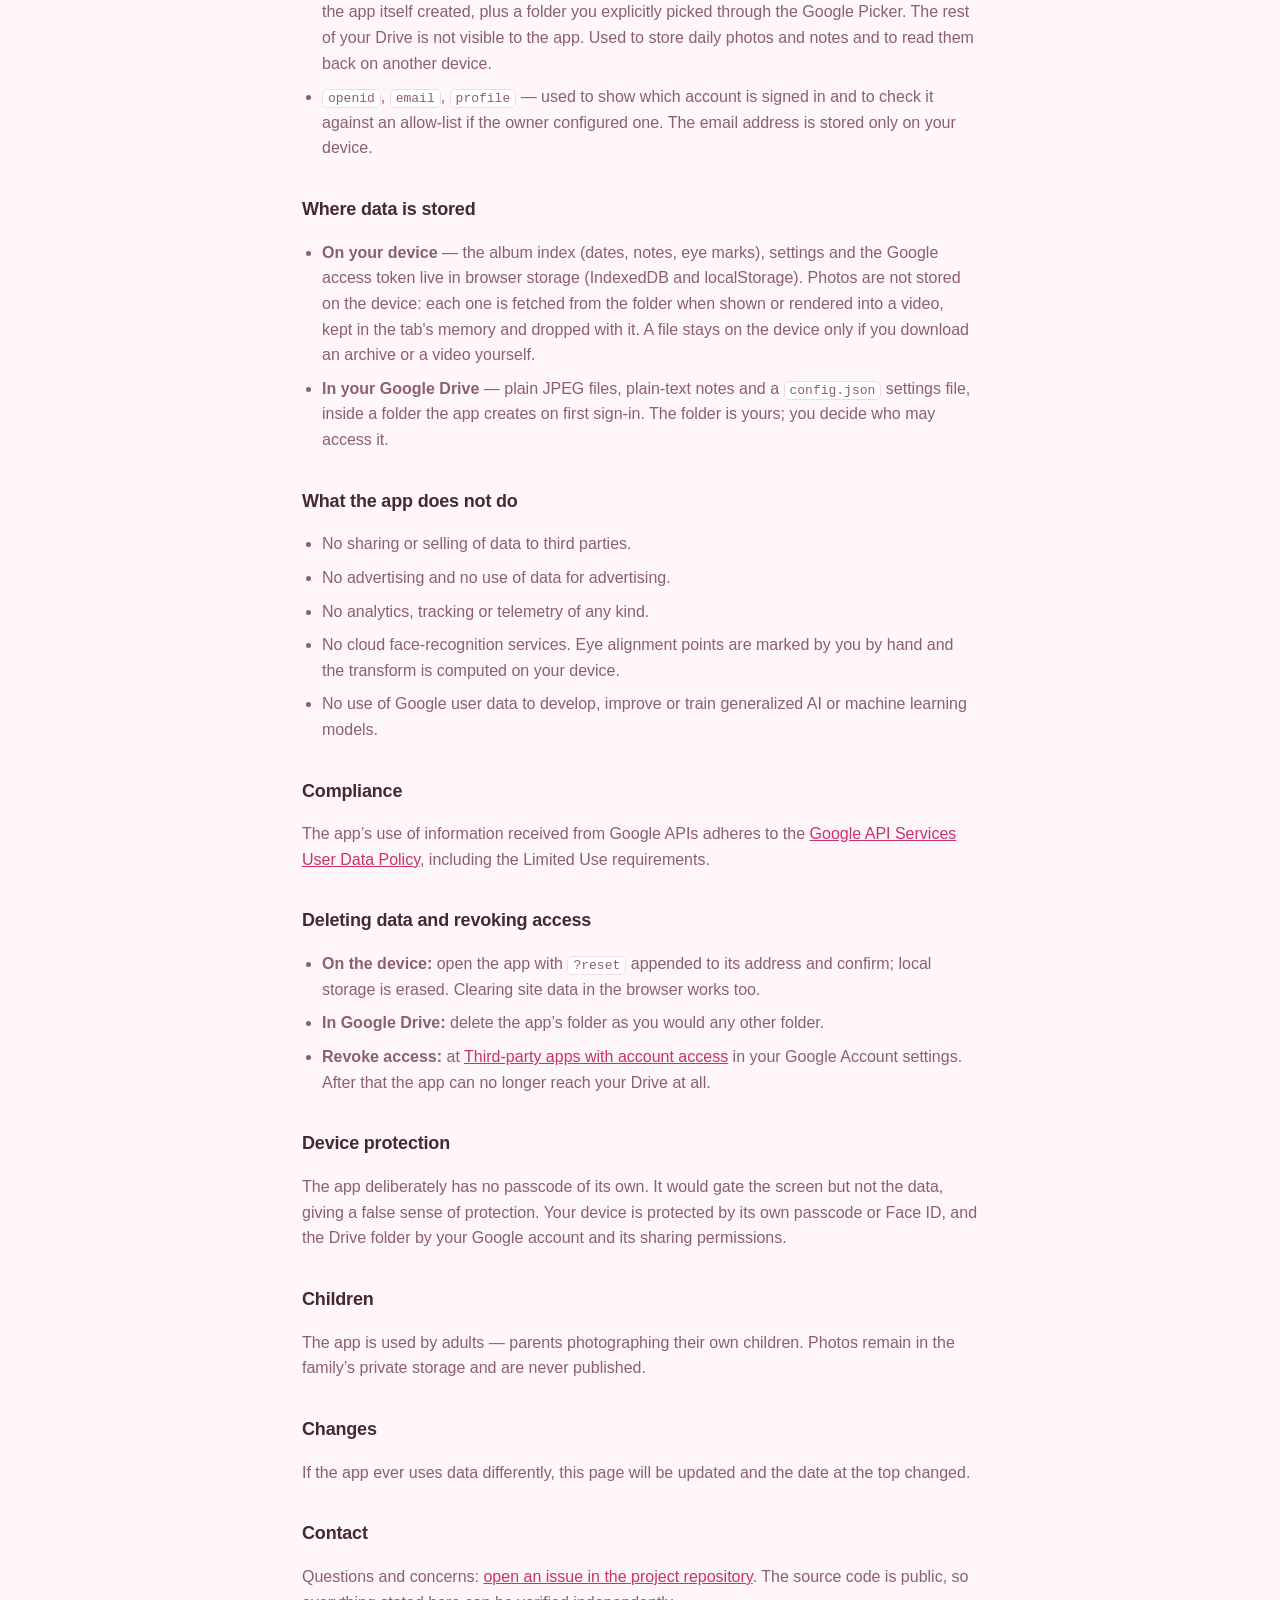
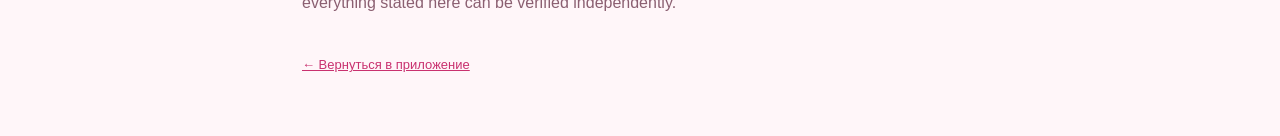
==== commit 5f4e627e: "Тёмного оформления больше нет: светлая тема стала основной «Обычное» убрано из «Оформления», приложе" ====
--- a/privacy.html
+++ b/privacy.html
@@ -4,13 +4,14 @@
 <meta charset="utf-8">
 <title>Политика конфиденциальности — TimelapseBaby</title>
 <meta name="viewport" content="width=device-width, initial-scale=1, viewport-fit=cover">
-<meta name="theme-color" content="#12100E">
+<meta name="theme-color" content="#FFF6F9">
 <meta name="description" content="Политика конфиденциальности приложения «TimelapseBaby»: какие данные оно использует, где их хранит и как их удалить.">
 <link rel="apple-touch-icon" href="icons/apple-touch-icon.png">
 <style>
   :root {
-    --bg: #12100E; --surface: #1C1917; --line: #332E2A;
-    --text: #F5EFE7; --muted: #9A918A; --accent: #E8845C;
+    /* Те же цвета, что и у приложения: тёмного оформления в нём больше нет. */
+    --bg: #FFF6F9; --surface: #FFFFFF; --line: #F6D8E5;
+    --text: #432935; --muted: #8B5F71; --accent: #C9316F;
   }
   * { box-sizing: border-box; }
   body {
@@ -22,7 +23,7 @@
   h1 { font-size: 27px; font-weight: 680; letter-spacing: -0.02em; margin: 0 0 6px; }
   h2 { font-size: 18px; font-weight: 620; margin: 34px 0 10px; letter-spacing: -0.01em; }
   h3 { font-size: 15px; font-weight: 600; margin: 22px 0 8px; color: var(--muted); }
-  p, li { color: #D9D1C8; }
+  p, li { color: var(--text); }
   .updated { color: var(--muted); font-size: 14px; margin: 0 0 6px; }
   .lede { color: var(--muted); font-size: 17px; line-height: 1.55; margin: 18px 0 0; }
   ul { padding-left: 20px; }
@@ -47,11 +48,11 @@
 <body>
 
 <h1>Политика конфиденциальности</h1>
-<p class="updated">Приложение «TimelapseBaby» · обновлено 28 августа 2026</p>
+<p class="updated">Приложение «TimelapseBaby» · обновлено 31 августа 2026</p>
 
 <p class="lede">Короткая версия: у приложения нет сервера. Ваши фотографии
-хранятся на вашем телефоне и в папке вашего Google Диска. Автор приложения
-доступа к ним не имеет и получить его не может.</p>
+лежат только в папке вашего Google Диска — на телефоне они не сохраняются
+вовсе. Автор приложения доступа к ним не имеет и получить его не может.</p>
 
 <h2>Что это за приложение</h2>
 <p>«TimelapseBaby» — веб-приложение, которое помогает снимать по одной фотографии
@@ -83,10 +84,12 @@
 
 <h2>Где хранятся данные</h2>
 <ul>
-  <li><strong>На вашем устройстве.</strong> Фотографии, комментарии, настройки
-    и токен доступа Google лежат в хранилище браузера (IndexedDB и
-    localStorage). Они не покидают устройство, кроме синхронизации с вашим
-    Диском.</li>
+  <li><strong>На вашем устройстве.</strong> Опись альбома (даты, комментарии,
+    разметка глаз), настройки и токен доступа Google лежат в хранилище
+    браузера (IndexedDB и localStorage). Сами фотографии там не хранятся:
+    снимок загружается из папки, когда его показывают или собирают в видео,
+    живёт в памяти вкладки и исчезает вместе с ней. На устройстве файл
+    остаётся только если вы сами скачали архив или видео.</li>
   <li><strong>В вашем Google Диске.</strong> В папке, которую приложение создаёт
     при первом входе, — обычные файлы JPEG, текстовые комментарии и файл
     настроек <code>config.json</code>. Папка принадлежит вам; вы решаете, кому
@@ -148,7 +151,7 @@
 
 <div class="en" lang="en">
 <h1>Privacy Policy</h1>
-<p class="updated">“Every Day” photo app · updated 28 August 2026</p>
+<p class="updated">“Every Day” photo app · updated 31 August 2026</p>
 
 <p class="lede">Short version: this app has no server. Your photos stay on your
 own device and in a folder in your own Google Drive. The author of the app has
@@ -178,8 +181,12 @@
 
 <h2>Where data is stored</h2>
 <ul>
-  <li><strong>On your device</strong> — photos, notes, settings and the Google
-    access token live in browser storage (IndexedDB and localStorage).</li>
+  <li><strong>On your device</strong> — the album index (dates, notes, eye
+    marks), settings and the Google access token live in browser storage
+    (IndexedDB and localStorage). Photos are not stored on the device: each
+    one is fetched from the folder when shown or rendered into a video, kept
+    in the tab's memory and dropped with it. A file stays on the device only
+    if you download an archive or a video yourself.</li>
   <li><strong>In your Google Drive</strong> — plain JPEG files, plain-text notes
     and a <code>config.json</code> settings file, inside a folder the app
     creates on first sign-in. The folder is yours; you decide who may access
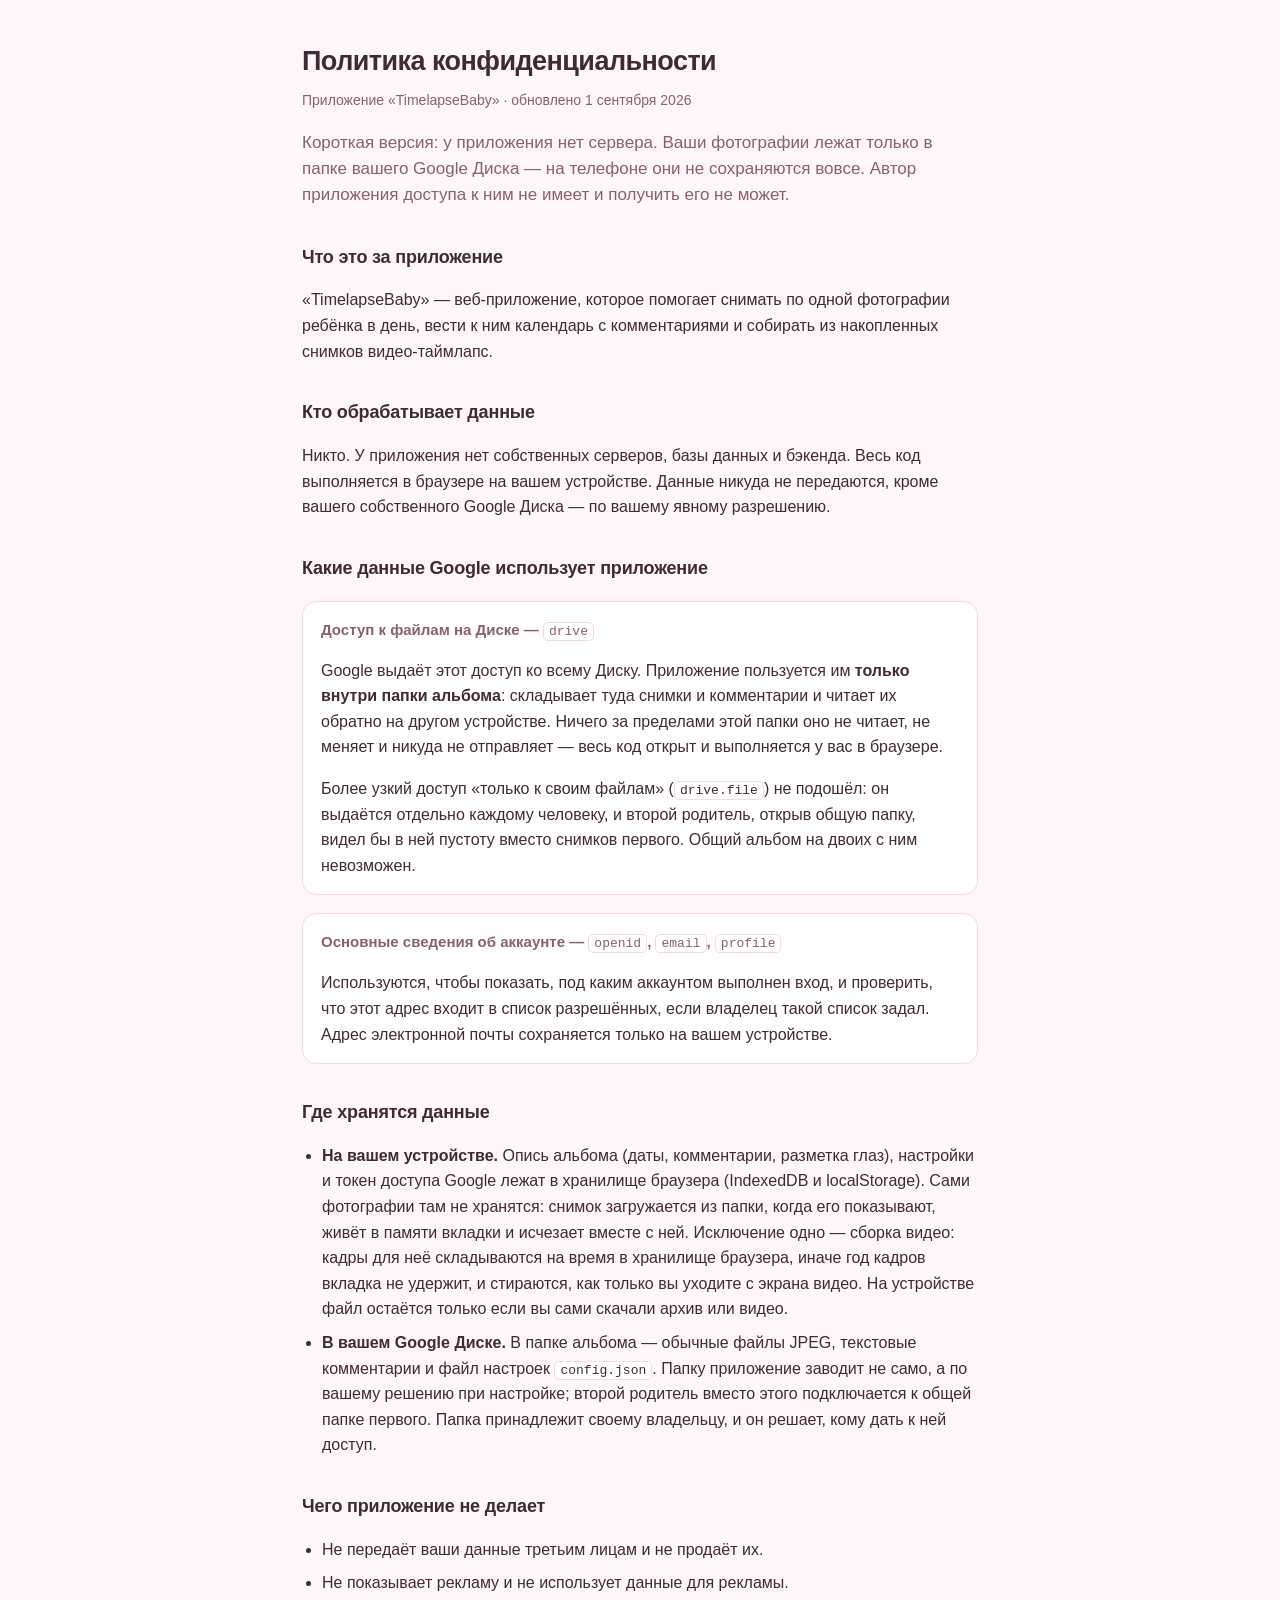
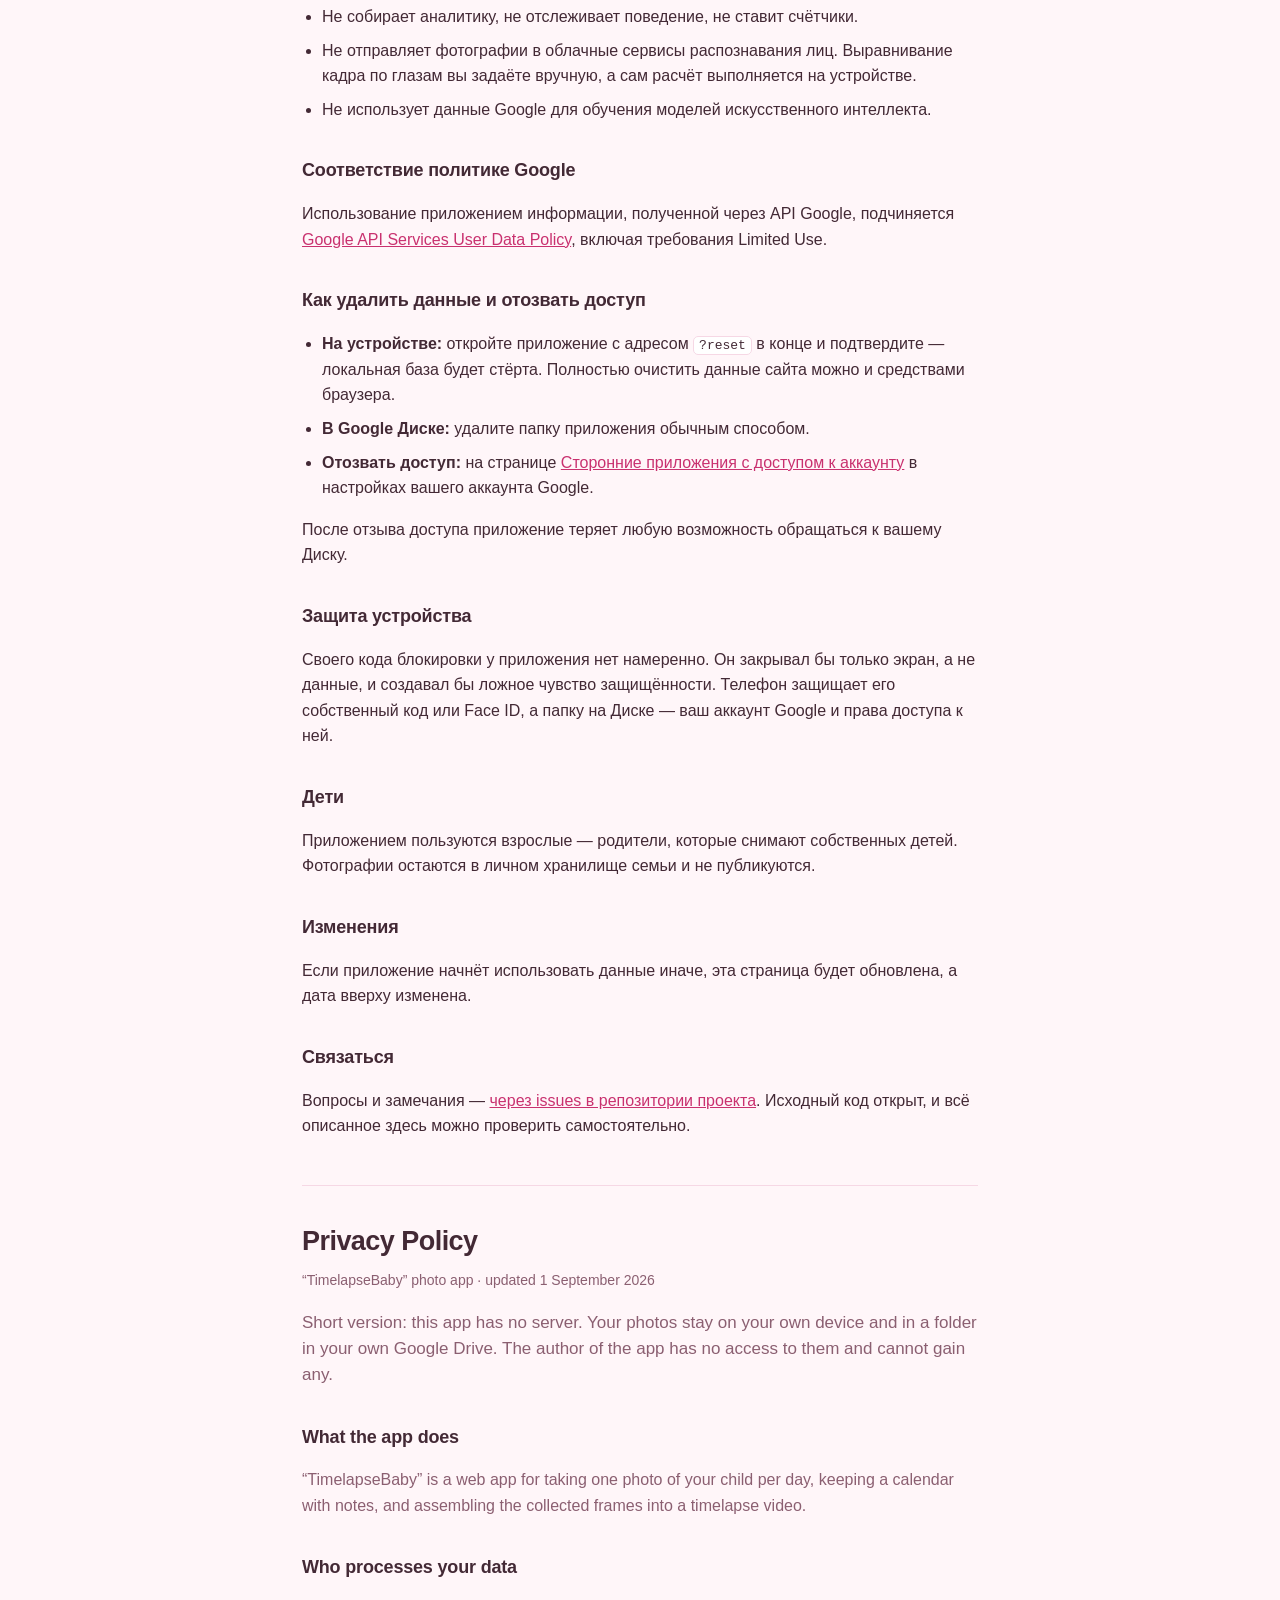
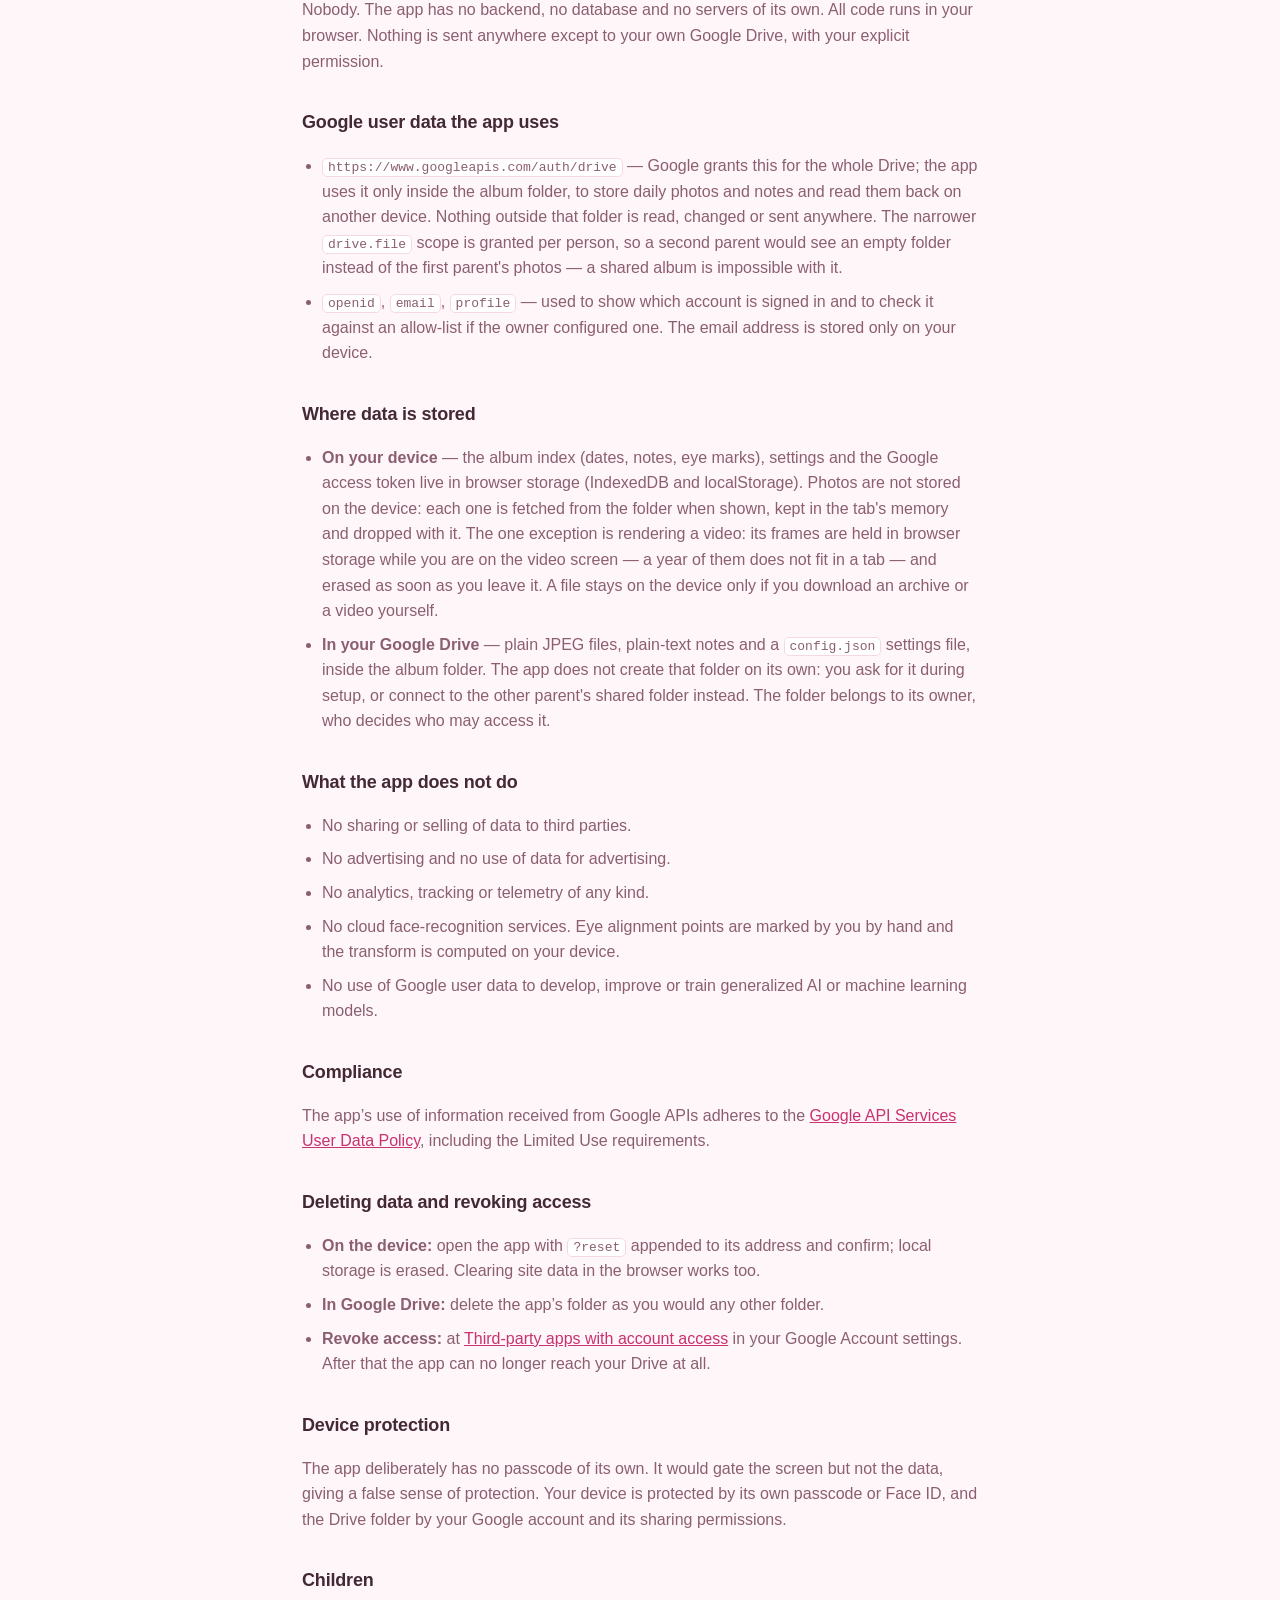
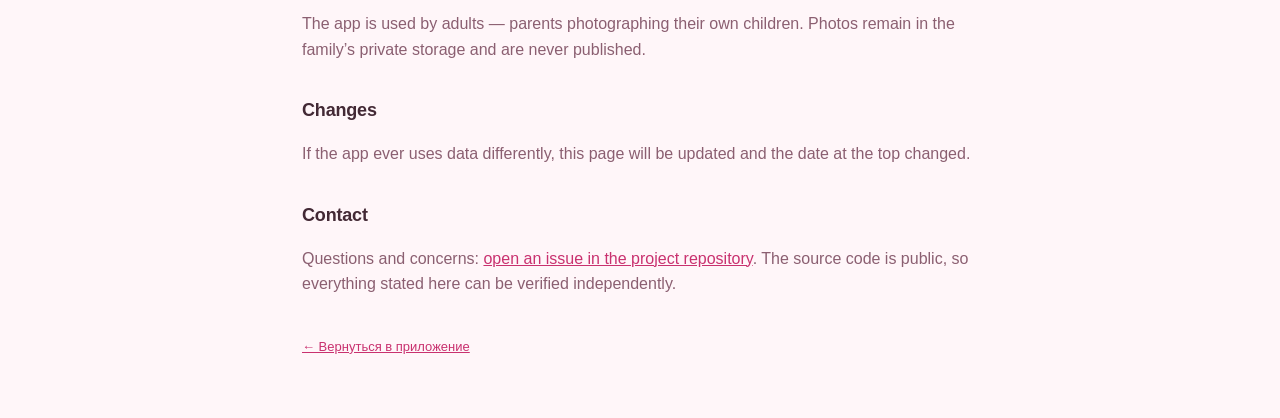
==== commit 59085d76: "Общему альбому нужен доступ ко всему Диску Со скоупом drive.file второй родитель видел в общей папке" ====
--- a/privacy.html
+++ b/privacy.html
@@ -48,7 +48,7 @@
 <body>
 
 <h1>Политика конфиденциальности</h1>
-<p class="updated">Приложение «TimelapseBaby» · обновлено 31 августа 2026</p>
+<p class="updated">Приложение «TimelapseBaby» · обновлено 1 сентября 2026</p>
 
 <p class="lede">Короткая версия: у приложения нет сервера. Ваши фотографии
 лежат только в папке вашего Google Диска — на телефоне они не сохраняются
@@ -67,12 +67,16 @@
 <h2>Какие данные Google использует приложение</h2>
 
 <div class="card">
-  <h3 style="margin-top:0">Доступ к файлам на Диске — <code>drive.file</code></h3>
-  <p>Этот доступ позволяет приложению работать <strong>только с теми файлами и
-  папками, которые оно создало само</strong>, а также с папкой, которую вы явно
-  выбрали в окне выбора Google. Остальной ваш Диск приложению не виден.</p>
-  <p>Используется, чтобы складывать снимки и комментарии в папку и читать их
-  обратно на другом устройстве.</p>
+  <h3 style="margin-top:0">Доступ к файлам на Диске — <code>drive</code></h3>
+  <p>Google выдаёт этот доступ ко всему Диску. Приложение пользуется им
+  <strong>только внутри папки альбома</strong>: складывает туда снимки и
+  комментарии и читает их обратно на другом устройстве. Ничего за пределами
+  этой папки оно не читает, не меняет и никуда не отправляет — весь код
+  открыт и выполняется у вас в браузере.</p>
+  <p>Более узкий доступ «только к своим файлам» (<code>drive.file</code>) не
+  подошёл: он выдаётся отдельно каждому человеку, и второй родитель, открыв
+  общую папку, видел бы в ней пустоту вместо снимков первого. Общий альбом на
+  двоих с ним невозможен.</p>
 </div>
 
 <div class="card">
@@ -87,13 +91,16 @@
   <li><strong>На вашем устройстве.</strong> Опись альбома (даты, комментарии,
     разметка глаз), настройки и токен доступа Google лежат в хранилище
     браузера (IndexedDB и localStorage). Сами фотографии там не хранятся:
-    снимок загружается из папки, когда его показывают или собирают в видео,
-    живёт в памяти вкладки и исчезает вместе с ней. На устройстве файл
-    остаётся только если вы сами скачали архив или видео.</li>
-  <li><strong>В вашем Google Диске.</strong> В папке, которую приложение создаёт
-    при первом входе, — обычные файлы JPEG, текстовые комментарии и файл
-    настроек <code>config.json</code>. Папка принадлежит вам; вы решаете, кому
-    дать к ней доступ.</li>
+    снимок загружается из папки, когда его показывают, живёт в памяти вкладки
+    и исчезает вместе с ней. Исключение одно — сборка видео: кадры для неё
+    складываются на время в хранилище браузера, иначе год кадров вкладка не
+    удержит, и стираются, как только вы уходите с экрана видео. На устройстве
+    файл остаётся только если вы сами скачали архив или видео.</li>
+  <li><strong>В вашем Google Диске.</strong> В папке альбома — обычные файлы
+    JPEG, текстовые комментарии и файл настроек <code>config.json</code>. Папку
+    приложение заводит не само, а по вашему решению при настройке; второй
+    родитель вместо этого подключается к общей папке первого. Папка
+    принадлежит своему владельцу, и он решает, кому дать к ней доступ.</li>
 </ul>
 
 <h2>Чего приложение не делает</h2>
@@ -151,14 +158,14 @@
 
 <div class="en" lang="en">
 <h1>Privacy Policy</h1>
-<p class="updated">“Every Day” photo app · updated 31 August 2026</p>
+<p class="updated">“TimelapseBaby” photo app · updated 1 September 2026</p>
 
 <p class="lede">Short version: this app has no server. Your photos stay on your
 own device and in a folder in your own Google Drive. The author of the app has
 no access to them and cannot gain any.</p>
 
 <h2>What the app does</h2>
-<p>“Every Day” is a web app for taking one photo of your child per day, keeping
+<p>“TimelapseBaby” is a web app for taking one photo of your child per day, keeping
 a calendar with notes, and assembling the collected frames into a timelapse
 video.</p>
 
@@ -169,11 +176,13 @@
 
 <h2>Google user data the app uses</h2>
 <ul>
-  <li><code>https://www.googleapis.com/auth/drive.file</code> — per-file access
-    limited to files and folders the app itself created, plus a folder you
-    explicitly picked through the Google Picker. The rest of your Drive is not
-    visible to the app. Used to store daily photos and notes and to read them
-    back on another device.</li>
+  <li><code>https://www.googleapis.com/auth/drive</code> — Google grants this
+    for the whole Drive; the app uses it only inside the album folder, to store
+    daily photos and notes and read them back on another device. Nothing
+    outside that folder is read, changed or sent anywhere. The narrower
+    <code>drive.file</code> scope is granted per person, so a second parent
+    would see an empty folder instead of the first parent's photos — a shared
+    album is impossible with it.</li>
   <li><code>openid</code>, <code>email</code>, <code>profile</code> — used to
     show which account is signed in and to check it against an allow-list if the
     owner configured one. The email address is stored only on your device.</li>
@@ -183,14 +192,17 @@
 <ul>
   <li><strong>On your device</strong> — the album index (dates, notes, eye
     marks), settings and the Google access token live in browser storage
-    (IndexedDB and localStorage). Photos are not stored on the device: each
-    one is fetched from the folder when shown or rendered into a video, kept
-    in the tab's memory and dropped with it. A file stays on the device only
-    if you download an archive or a video yourself.</li>
+    (IndexedDB and localStorage). Photos are not stored on the device: each one
+    is fetched from the folder when shown, kept in the tab's memory and dropped
+    with it. The one exception is rendering a video: its frames are held in
+    browser storage while you are on the video screen — a year of them does not
+    fit in a tab — and erased as soon as you leave it. A file stays on the
+    device only if you download an archive or a video yourself.</li>
   <li><strong>In your Google Drive</strong> — plain JPEG files, plain-text notes
-    and a <code>config.json</code> settings file, inside a folder the app
-    creates on first sign-in. The folder is yours; you decide who may access
-    it.</li>
+    and a <code>config.json</code> settings file, inside the album folder. The
+    app does not create that folder on its own: you ask for it during setup, or
+    connect to the other parent's shared folder instead. The folder belongs to
+    its owner, who decides who may access it.</li>
 </ul>
 
 <h2>What the app does not do</h2>
